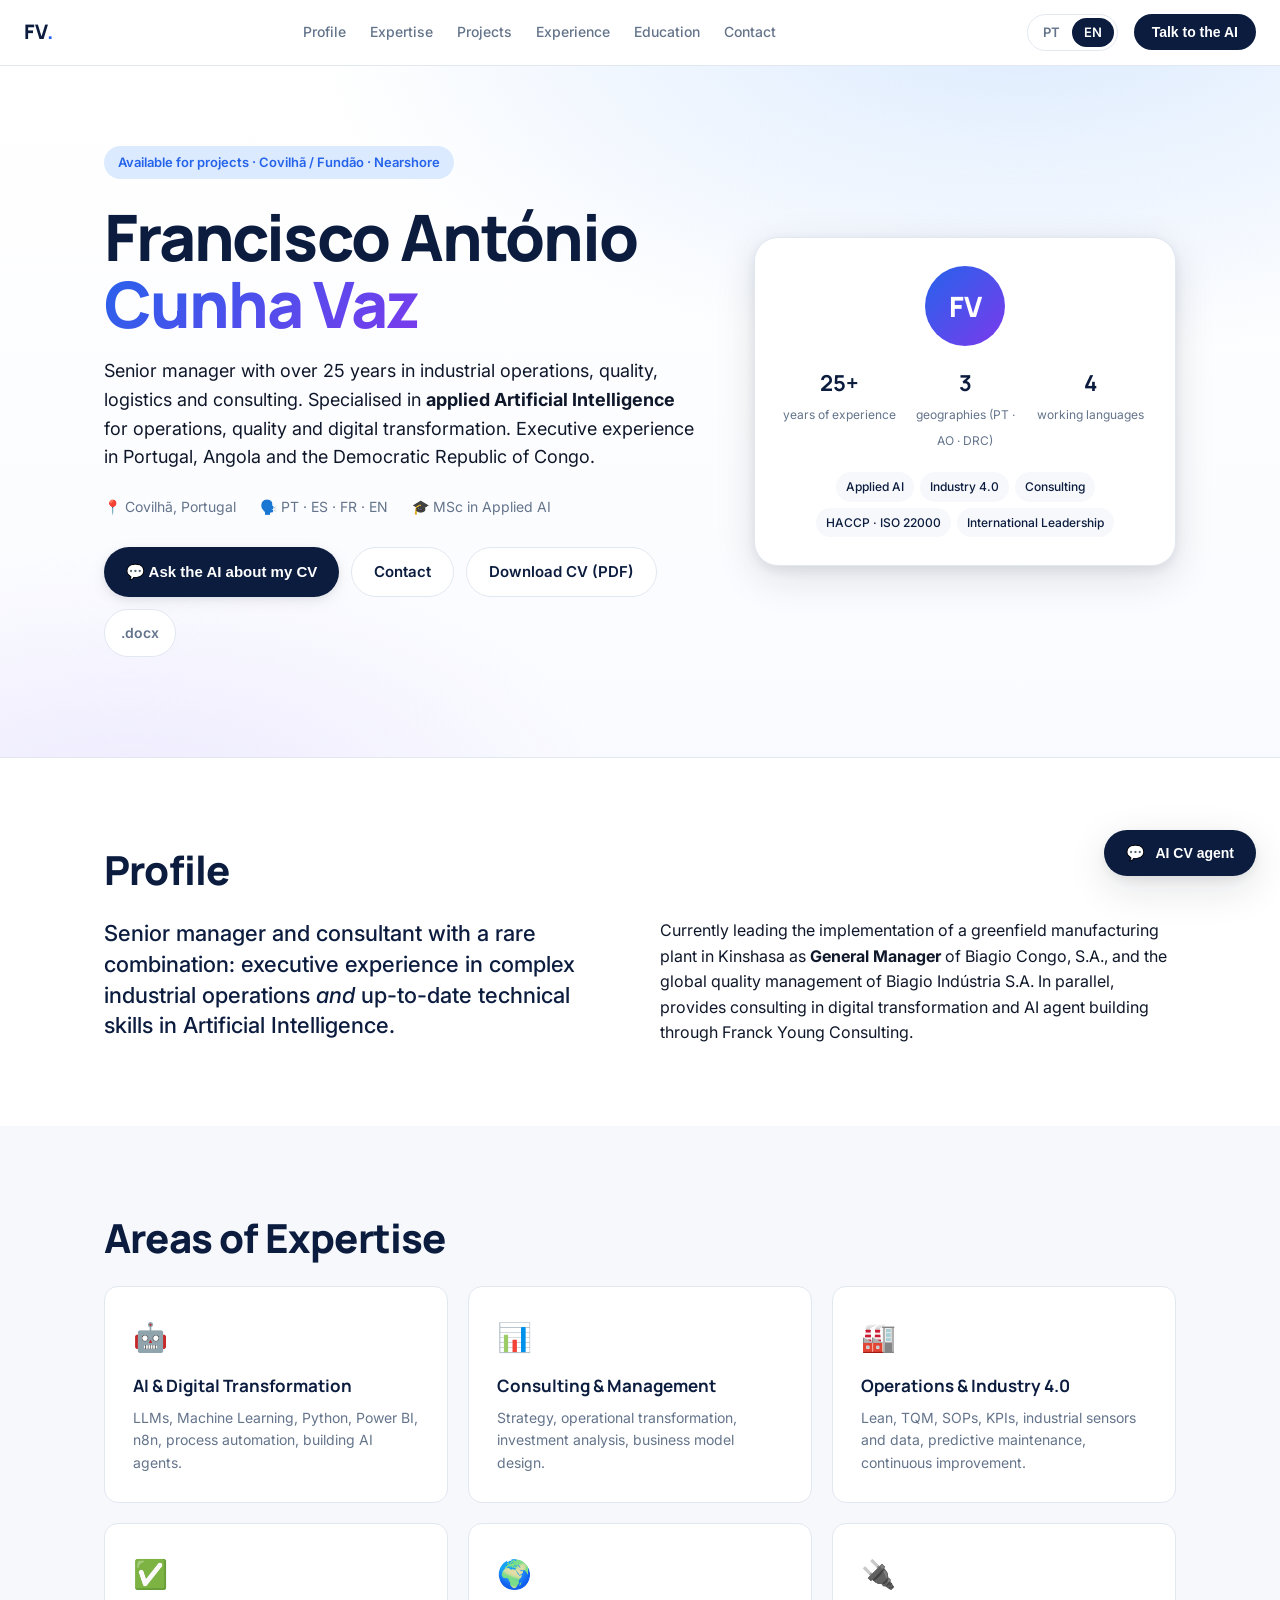
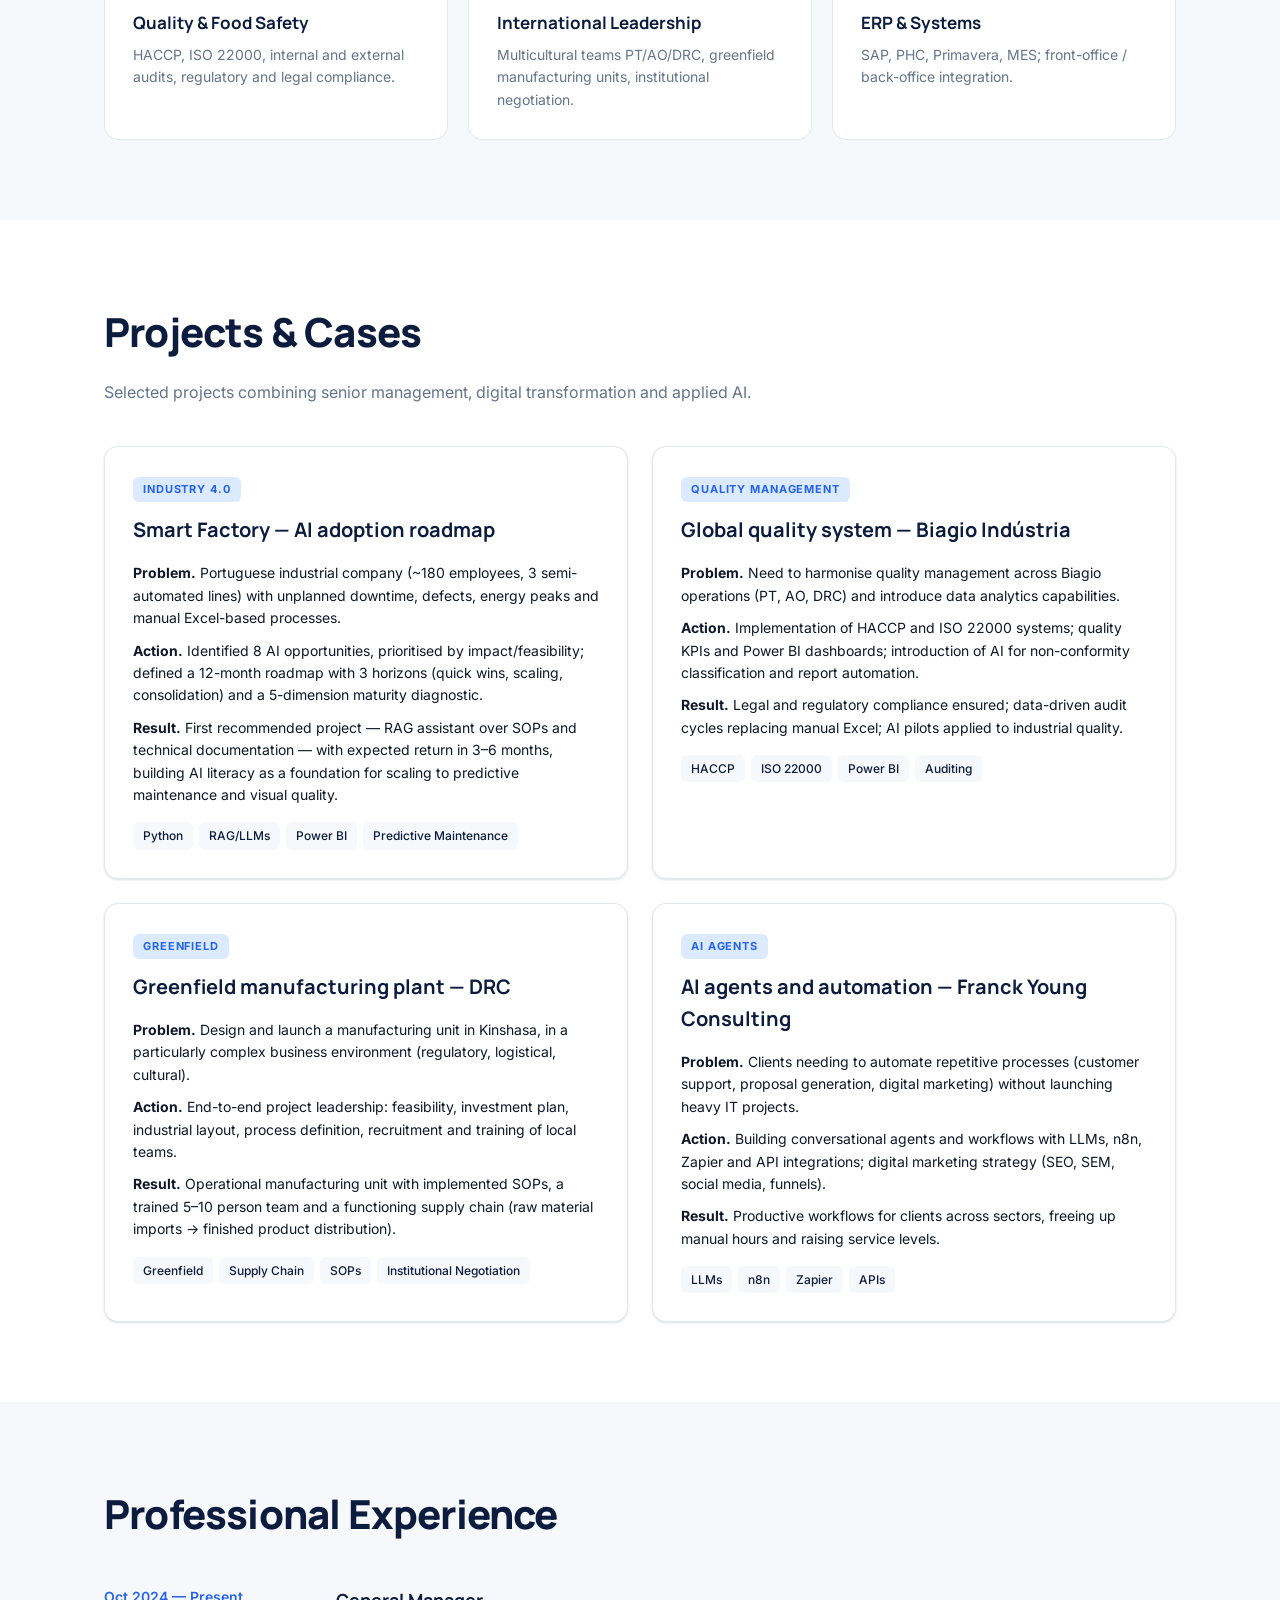
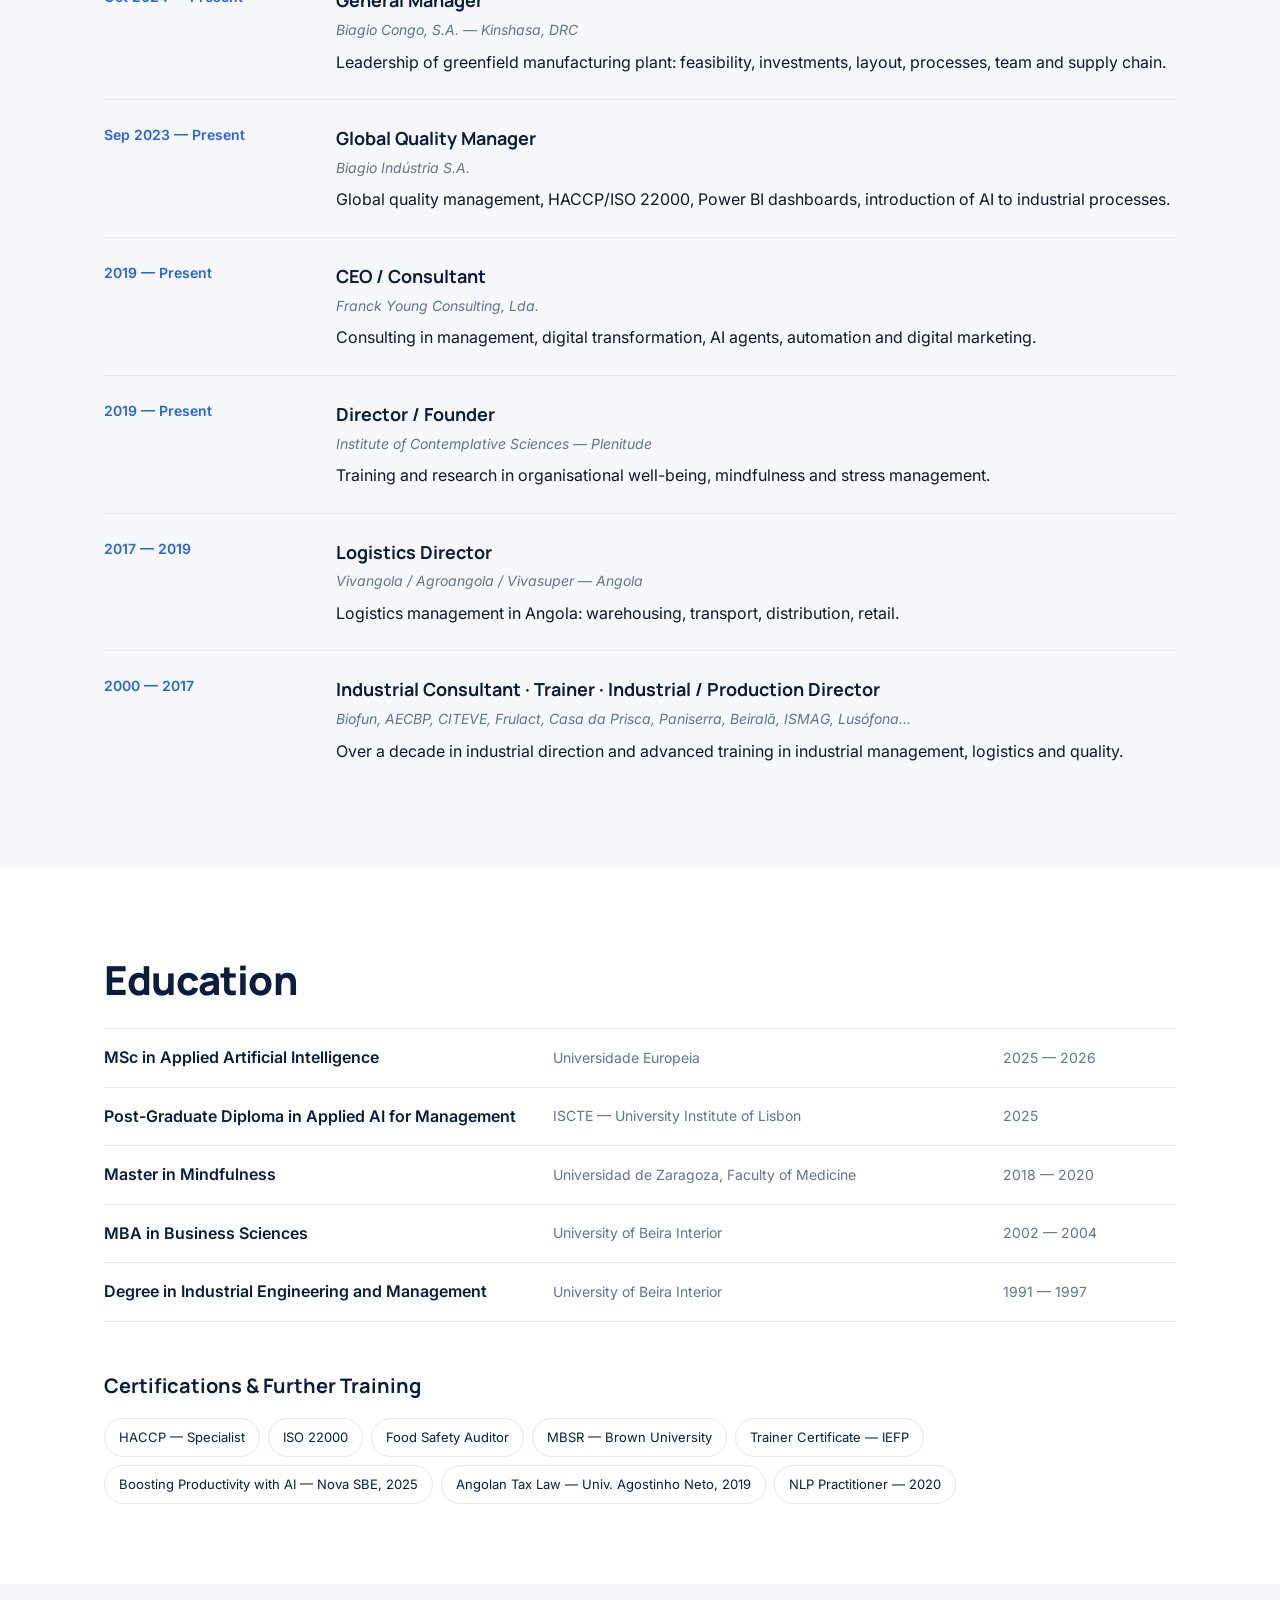
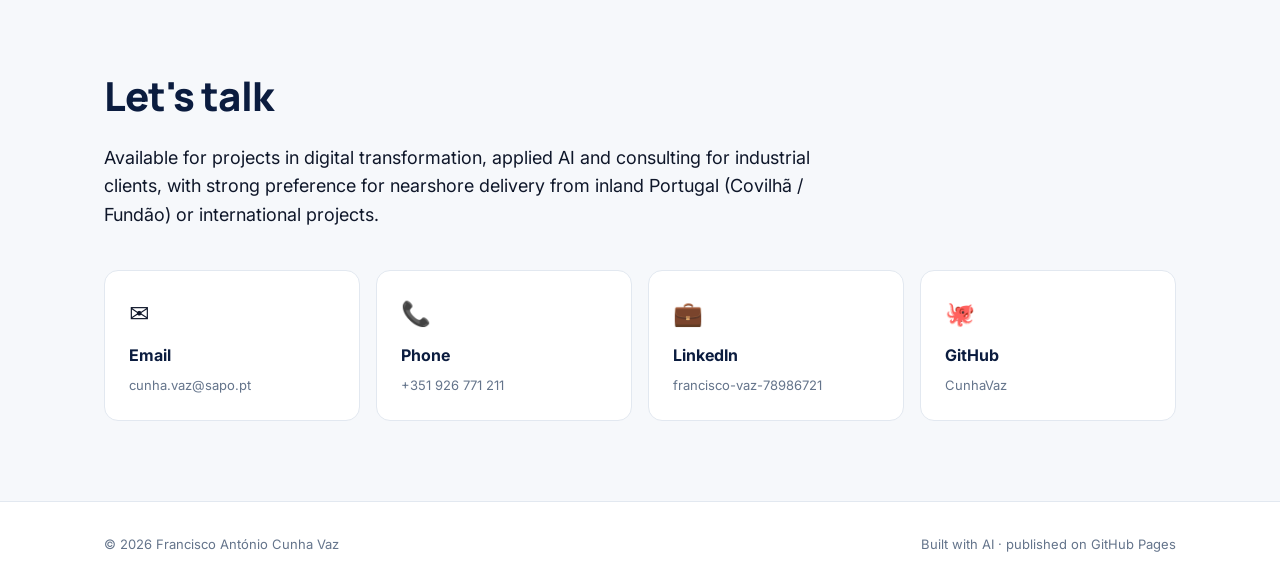
==== en/index.html @ e6ba918a "Adicio projetos académicos, CV em PDF e versão EN" ====
<!DOCTYPE html>
<html lang="en">
<head>
  <meta charset="UTF-8" />
  <meta name="viewport" content="width=device-width, initial-scale=1.0" />
  <title>Francisco Vaz — Senior Manager · AI & Digital Transformation</title>
  <meta name="description" content="Francisco António Cunha Vaz — Senior manager with 25+ years in operations, quality and consulting, specialised in applied Artificial Intelligence." />
  <meta property="og:title" content="Francisco Vaz — Senior Manager · AI & Digital Transformation" />
  <meta property="og:description" content="25+ years in industrial operations, quality and consulting. MSc in Applied AI. Available for digital transformation and Industry 4.0 projects." />
  <meta property="og:type" content="website" />
  <link rel="preconnect" href="https://fonts.googleapis.com" />
  <link rel="preconnect" href="https://fonts.gstatic.com" crossorigin />
  <link href="https://fonts.googleapis.com/css2?family=Inter:wght@400;500;600;700;800&family=Manrope:wght@600;700;800&display=swap" rel="stylesheet" />
  <link rel="stylesheet" href="../assets/style.css" />
</head>
<body>

  <!-- NAV -->
  <nav class="nav">
    <a href="#top" class="logo">FV<span>.</span></a>
    <div class="nav-links">
      <a href="#profile">Profile</a>
      <a href="#expertise">Expertise</a>
      <a href="#projects">Projects</a>
      <a href="#experience">Experience</a>
      <a href="#education">Education</a>
      <a href="#contact">Contact</a>
    </div>
    <div class="nav-right">
      <div class="lang-switch" aria-label="Switch language">
        <a href="../index.html">PT</a>
        <a href="index.html" class="active" aria-current="page">EN</a>
      </div>
      <button class="nav-cta" data-open-chat>Talk to the AI</button>
    </div>
  </nav>

  <!-- HERO -->
  <header id="top" class="hero">
    <div class="hero-inner">
      <div class="hero-left">
        <div class="eyebrow">Available for projects · Covilhã / Fundão · Nearshore</div>
        <h1>Francisco António <br/><span class="grad">Cunha Vaz</span></h1>
        <p class="lede">
          Senior manager with over 25 years in industrial operations, quality,
          logistics and consulting. Specialised in <strong>applied Artificial Intelligence</strong>
          for operations, quality and digital transformation. Executive experience
          in Portugal, Angola and the Democratic Republic of Congo.
        </p>
        <div class="hero-meta">
          <span>📍 Covilhã, Portugal</span>
          <span>🗣️ PT · ES · FR · EN</span>
          <span>🎓 MSc in Applied AI</span>
        </div>
        <div class="hero-cta">
          <button class="btn primary" data-open-chat>💬 Ask the AI about my CV</button>
          <a class="btn ghost" href="#contact">Contact</a>
          <a class="btn ghost" href="../CV_Francisco_Vaz.pdf" target="_blank" rel="noopener">Download CV (PDF)</a>
          <a class="btn ghost subtle" href="../CV_Francisco_Vaz.docx">.docx</a>
        </div>
      </div>
      <div class="hero-right">
        <div class="profile-card">
          <div class="profile-avatar">FV</div>
          <div class="profile-stats">
            <div><strong>25+</strong><span>years of experience</span></div>
            <div><strong>3</strong><span>geographies (PT · AO · DRC)</span></div>
            <div><strong>4</strong><span>working languages</span></div>
          </div>
          <div class="profile-tags">
            <span>Applied AI</span><span>Industry 4.0</span><span>Consulting</span>
            <span>HACCP · ISO 22000</span><span>International Leadership</span>
          </div>
        </div>
      </div>
    </div>
  </header>

  <!-- PROFILE -->
  <section id="profile" class="section">
    <div class="container">
      <h2>Profile</h2>
      <div class="grid-2">
        <p class="lead">
          Senior manager and consultant with a rare combination: executive experience
          in complex industrial operations <em>and</em> up-to-date technical skills
          in Artificial Intelligence.
        </p>
        <p>
          Currently leading the implementation of a greenfield manufacturing plant in
          Kinshasa as <strong>General Manager</strong> of Biagio Congo, S.A., and the
          global quality management of Biagio Indústria S.A. In parallel, provides
          consulting in digital transformation and AI agent building through Franck
          Young Consulting.
        </p>
      </div>
    </div>
  </section>

  <!-- EXPERTISE -->
  <section id="expertise" class="section alt">
    <div class="container">
      <h2>Areas of Expertise</h2>
      <div class="cards-grid">
        <div class="card"><div class="card-icon">🤖</div><h3>AI &amp; Digital Transformation</h3><p>LLMs, Machine Learning, Python, Power BI, n8n, process automation, building AI agents.</p></div>
        <div class="card"><div class="card-icon">📊</div><h3>Consulting &amp; Management</h3><p>Strategy, operational transformation, investment analysis, business model design.</p></div>
        <div class="card"><div class="card-icon">🏭</div><h3>Operations &amp; Industry 4.0</h3><p>Lean, TQM, SOPs, KPIs, industrial sensors and data, predictive maintenance, continuous improvement.</p></div>
        <div class="card"><div class="card-icon">✅</div><h3>Quality &amp; Food Safety</h3><p>HACCP, ISO 22000, internal and external audits, regulatory and legal compliance.</p></div>
        <div class="card"><div class="card-icon">🌍</div><h3>International Leadership</h3><p>Multicultural teams PT/AO/DRC, greenfield manufacturing units, institutional negotiation.</p></div>
        <div class="card"><div class="card-icon">🔌</div><h3>ERP &amp; Systems</h3><p>SAP, PHC, Primavera, MES; front-office / back-office integration.</p></div>
      </div>
    </div>
  </section>

  <!-- PROJECTS -->
  <section id="projects" class="section">
    <div class="container">
      <h2>Projects &amp; Cases</h2>
      <p class="section-sub">Selected projects combining senior management, digital transformation and applied AI.</p>
      <div class="cases">

        <article class="case">
          <header><span class="case-tag">Industry 4.0</span><h3>Smart Factory — AI adoption roadmap</h3></header>
          <p><strong>Problem.</strong> Portuguese industrial company (~180 employees, 3 semi-automated lines) with unplanned downtime, defects, energy peaks and manual Excel-based processes.</p>
          <p><strong>Action.</strong> Identified 8 AI opportunities, prioritised by impact/feasibility; defined a 12-month roadmap with 3 horizons (quick wins, scaling, consolidation) and a 5-dimension maturity diagnostic.</p>
          <p><strong>Result.</strong> First recommended project — RAG assistant over SOPs and technical documentation — with expected return in 3–6 months, building AI literacy as a foundation for scaling to predictive maintenance and visual quality.</p>
          <div class="case-stack"><span>Python</span><span>RAG/LLMs</span><span>Power BI</span><span>Predictive Maintenance</span></div>
        </article>

        <article class="case">
          <header><span class="case-tag">Quality Management</span><h3>Global quality system — Biagio Indústria</h3></header>
          <p><strong>Problem.</strong> Need to harmonise quality management across Biagio operations (PT, AO, DRC) and introduce data analytics capabilities.</p>
          <p><strong>Action.</strong> Implementation of HACCP and ISO 22000 systems; quality KPIs and Power BI dashboards; introduction of AI for non-conformity classification and report automation.</p>
          <p><strong>Result.</strong> Legal and regulatory compliance ensured; data-driven audit cycles replacing manual Excel; AI pilots applied to industrial quality.</p>
          <div class="case-stack"><span>HACCP</span><span>ISO 22000</span><span>Power BI</span><span>Auditing</span></div>
        </article>

        <article class="case">
          <header><span class="case-tag">Greenfield</span><h3>Greenfield manufacturing plant — DRC</h3></header>
          <p><strong>Problem.</strong> Design and launch a manufacturing unit in Kinshasa, in a particularly complex business environment (regulatory, logistical, cultural).</p>
          <p><strong>Action.</strong> End-to-end project leadership: feasibility, investment plan, industrial layout, process definition, recruitment and training of local teams.</p>
          <p><strong>Result.</strong> Operational manufacturing unit with implemented SOPs, a trained 5–10 person team and a functioning supply chain (raw material imports → finished product distribution).</p>
          <div class="case-stack"><span>Greenfield</span><span>Supply Chain</span><span>SOPs</span><span>Institutional Negotiation</span></div>
        </article>

        <article class="case">
          <header><span class="case-tag">AI Agents</span><h3>AI agents and automation — Franck Young Consulting</h3></header>
          <p><strong>Problem.</strong> Clients needing to automate repetitive processes (customer support, proposal generation, digital marketing) without launching heavy IT projects.</p>
          <p><strong>Action.</strong> Building conversational agents and workflows with LLMs, n8n, Zapier and API integrations; digital marketing strategy (SEO, SEM, social media, funnels).</p>
          <p><strong>Result.</strong> Productive workflows for clients across sectors, freeing up manual hours and raising service levels.</p>
          <div class="case-stack"><span>LLMs</span><span>n8n</span><span>Zapier</span><span>APIs</span></div>
        </article>

      </div>
    </div>
  </section>

  <!-- EXPERIENCE -->
  <section id="experience" class="section alt">
    <div class="container">
      <h2>Professional Experience</h2>
      <div class="timeline">
        <div class="t-item"><div class="t-date">Oct 2024 — Present</div><div class="t-body"><h3>General Manager</h3><div class="t-org">Biagio Congo, S.A. — Kinshasa, DRC</div><p>Leadership of greenfield manufacturing plant: feasibility, investments, layout, processes, team and supply chain.</p></div></div>
        <div class="t-item"><div class="t-date">Sep 2023 — Present</div><div class="t-body"><h3>Global Quality Manager</h3><div class="t-org">Biagio Indústria S.A.</div><p>Global quality management, HACCP/ISO 22000, Power BI dashboards, introduction of AI to industrial processes.</p></div></div>
        <div class="t-item"><div class="t-date">2019 — Present</div><div class="t-body"><h3>CEO / Consultant</h3><div class="t-org">Franck Young Consulting, Lda.</div><p>Consulting in management, digital transformation, AI agents, automation and digital marketing.</p></div></div>
        <div class="t-item"><div class="t-date">2019 — Present</div><div class="t-body"><h3>Director / Founder</h3><div class="t-org">Institute of Contemplative Sciences — Plenitude</div><p>Training and research in organisational well-being, mindfulness and stress management.</p></div></div>
        <div class="t-item"><div class="t-date">2017 — 2019</div><div class="t-body"><h3>Logistics Director</h3><div class="t-org">Vivangola / Agroangola / Vivasuper — Angola</div><p>Logistics management in Angola: warehousing, transport, distribution, retail.</p></div></div>
        <div class="t-item"><div class="t-date">2000 — 2017</div><div class="t-body"><h3>Industrial Consultant · Trainer · Industrial / Production Director</h3><div class="t-org">Biofun, AECBP, CITEVE, Frulact, Casa da Prisca, Paniserra, Beiralã, ISMAG, Lusófona…</div><p>Over a decade in industrial direction and advanced training in industrial management, logistics and quality.</p></div></div>
      </div>
    </div>
  </section>

  <!-- EDUCATION -->
  <section id="education" class="section">
    <div class="container">
      <h2>Education</h2>
      <div class="edu">
        <div class="edu-row"><strong>MSc in Applied Artificial Intelligence</strong><span>Universidade Europeia</span><span>2025 — 2026</span></div>
        <div class="edu-row"><strong>Post-Graduate Diploma in Applied AI for Management</strong><span>ISCTE — University Institute of Lisbon</span><span>2025</span></div>
        <div class="edu-row"><strong>Master in Mindfulness</strong><span>Universidad de Zaragoza, Faculty of Medicine</span><span>2018 — 2020</span></div>
        <div class="edu-row"><strong>MBA in Business Sciences</strong><span>University of Beira Interior</span><span>2002 — 2004</span></div>
        <div class="edu-row"><strong>Degree in Industrial Engineering and Management</strong><span>University of Beira Interior</span><span>1991 — 1997</span></div>
      </div>

      <h3 class="sub-h">Certifications &amp; Further Training</h3>
      <div class="chips">
        <span>HACCP — Specialist</span>
        <span>ISO 22000</span>
        <span>Food Safety Auditor</span>
        <span>MBSR — Brown University</span>
        <span>Trainer Certificate — IEFP</span>
        <span>Boosting Productivity with AI — Nova SBE, 2025</span>
        <span>Angolan Tax Law — Univ. Agostinho Neto, 2019</span>
        <span>NLP Practitioner — 2020</span>
      </div>
    </div>
  </section>

  <!-- CONTACT -->
  <section id="contact" class="section alt">
    <div class="container contact">
      <h2>Let's talk</h2>
      <p class="lead">
        Available for projects in digital transformation, applied AI and consulting
        for industrial clients, with strong preference for nearshore delivery from
        inland Portugal (Covilhã / Fundão) or international projects.
      </p>
      <div class="contact-grid">
        <a class="contact-card" href="mailto:cunha.vaz@sapo.pt"><span>✉️</span><strong>Email</strong><span>cunha.vaz@sapo.pt</span></a>
        <a class="contact-card" href="tel:+351926771211"><span>📞</span><strong>Phone</strong><span>+351 926 771 211</span></a>
        <a class="contact-card" href="https://www.linkedin.com/in/francisco-vaz-78986721" target="_blank" rel="noopener"><span>💼</span><strong>LinkedIn</strong><span>francisco-vaz-78986721</span></a>
        <a class="contact-card" href="https://github.com/CunhaVaz" target="_blank" rel="noopener"><span>🐙</span><strong>GitHub</strong><span>CunhaVaz</span></a>
      </div>
    </div>
  </section>

  <footer class="footer">
    <div class="container">
      <span>© 2026 Francisco António Cunha Vaz</span>
      <span>Built with AI · published on GitHub Pages</span>
    </div>
  </footer>

  <!-- CHAT WIDGET -->
  <button class="chat-fab" id="chatFab" aria-label="Open AI CV agent">💬<span>AI CV agent</span></button>

  <div class="chat-panel" id="chatPanel" aria-hidden="true">
    <div class="chat-header">
      <div>
        <strong>AI CV agent</strong>
        <small id="chatMode">Mode: local search</small>
      </div>
      <button class="chat-close" id="chatClose" aria-label="Close">×</button>
    </div>
    <div class="chat-body" id="chatBody">
      <div class="msg bot">
        Hi 👋 I'm the AI agent for Francisco's CV. Ask me about:
        <div class="quick">
          <button data-q="What is his experience with AI applied to industry?">AI applied to industry</button>
          <button data-q="What projects has he led in Angola and DRC?">Africa (AO/DRC)</button>
          <button data-q="What is his academic background?">Education</button>
          <button data-q="What technical tools does he master?">Technical tools</button>
          <button data-q="What kinds of project can he contribute to?">Types of project</button>
        </div>
      </div>
    </div>
    <form class="chat-input" id="chatForm">
      <input type="text" id="chatText" placeholder="Ask about the CV…" autocomplete="off" />
      <button type="submit" aria-label="Send">↵</button>
    </form>
  </div>

  <script src="assets/cv-data.js"></script>
  <script src="../assets/app.js"></script>
</body>
</html>
---- assets/style.css ----
/* === reset === */
* { box-sizing: border-box; margin: 0; padding: 0; }
html { scroll-behavior: smooth; }
body {
  font-family: 'Inter', system-ui, -apple-system, sans-serif;
  color: #0f172a;
  background: #ffffff;
  line-height: 1.6;
  -webkit-font-smoothing: antialiased;
}
a { color: inherit; text-decoration: none; }
img { max-width: 100%; display: block; }

:root {
  --navy: #0b1c3f;
  --navy-2: #1e3a8a;
  --blue: #2563eb;
  --blue-light: #dbeafe;
  --bg-alt: #f6f8fb;
  --text: #0f172a;
  --muted: #64748b;
  --border: #e2e8f0;
  --grad: linear-gradient(135deg, #2563eb 0%, #7c3aed 100%);
  --radius: 14px;
  --shadow-sm: 0 1px 2px rgba(15,23,42,.06), 0 1px 3px rgba(15,23,42,.08);
  --shadow-md: 0 4px 16px rgba(15,23,42,.08), 0 2px 6px rgba(15,23,42,.05);
  --shadow-lg: 0 12px 40px rgba(15,23,42,.12), 0 4px 12px rgba(15,23,42,.08);
}

.container { max-width: 1120px; margin: 0 auto; padding: 0 24px; }

/* === nav === */
.nav {
  position: sticky; top: 0; z-index: 50;
  background: rgba(255,255,255,.92);
  backdrop-filter: saturate(180%) blur(10px);
  border-bottom: 1px solid var(--border);
  display: flex; align-items: center; justify-content: space-between;
  padding: 14px 24px;
  max-width: 1280px; margin: 0 auto;
}
.logo { font-family: 'Manrope', sans-serif; font-weight: 800; font-size: 20px; color: var(--navy); }
.logo span { color: var(--blue); }
.nav-links { display: flex; gap: 24px; }
.nav-links a { font-size: 14px; font-weight: 500; color: var(--muted); transition: color .15s; }
.nav-links a:hover { color: var(--navy); }
.nav-cta {
  background: var(--navy); color: white; border: 0; padding: 10px 18px;
  border-radius: 999px; font-weight: 600; font-size: 14px; cursor: pointer;
  transition: transform .15s, background .15s;
}
.nav-cta:hover { background: var(--blue); transform: translateY(-1px); }
.nav-right { display: flex; align-items: center; gap: 16px; }
.lang-switch { display: inline-flex; border: 1px solid var(--border); border-radius: 999px; padding: 3px; background: #fff; }
.lang-switch a { font-size: 13px; font-weight: 600; color: var(--muted); padding: 4px 12px; border-radius: 999px; transition: all .15s; }
.lang-switch a.active { background: var(--navy); color: #fff; }
.lang-switch a:not(.active):hover { color: var(--navy); }
@media (max-width: 800px) { .nav-links { display: none; } .lang-switch { display: inline-flex; } }

/* === hero === */
.hero {
  background:
    radial-gradient(1200px 600px at 80% -10%, #dbeafe 0%, transparent 60%),
    radial-gradient(900px 500px at 10% 110%, #ede9fe 0%, transparent 55%),
    linear-gradient(180deg, #fff 0%, #fafbff 100%);
  padding: 80px 0 100px;
  border-bottom: 1px solid var(--border);
}
.hero-inner { max-width: 1120px; margin: 0 auto; padding: 0 24px; display: grid; grid-template-columns: 1.4fr 1fr; gap: 60px; align-items: center; }
@media (max-width: 900px) { .hero-inner { grid-template-columns: 1fr; gap: 40px; } }

.eyebrow {
  display: inline-block; font-size: 13px; font-weight: 600; color: var(--blue);
  background: var(--blue-light); padding: 6px 14px; border-radius: 999px; margin-bottom: 24px;
}
.hero h1 {
  font-family: 'Manrope', sans-serif; font-weight: 800;
  font-size: clamp(40px, 6vw, 64px); line-height: 1.05; letter-spacing: -.03em;
  color: var(--navy); margin-bottom: 20px;
}
.grad { background: var(--grad); -webkit-background-clip: text; background-clip: text; color: transparent; }
.lede { font-size: 18px; color: var(--text); max-width: 600px; margin-bottom: 24px; }
.hero-meta { display: flex; flex-wrap: wrap; gap: 16px 24px; font-size: 14px; color: var(--muted); margin-bottom: 28px; }
.hero-cta { display: flex; flex-wrap: wrap; gap: 12px; }

.btn { display: inline-block; padding: 12px 22px; border-radius: 999px; font-weight: 600; font-size: 15px; cursor: pointer; transition: all .2s; border: 0; }
.btn.primary { background: var(--navy); color: #fff; box-shadow: var(--shadow-md); }
.btn.primary:hover { background: var(--blue); transform: translateY(-2px); box-shadow: var(--shadow-lg); }
.btn.ghost { background: #fff; color: var(--navy); border: 1px solid var(--border); }
.btn.ghost:hover { border-color: var(--navy); background: var(--bg-alt); }
.btn.ghost.subtle { padding: 12px 16px; font-size: 14px; color: var(--muted); }
.btn.ghost.subtle:hover { color: var(--navy); }

/* profile card */
.profile-card {
  background: white; border-radius: 24px; padding: 28px;
  box-shadow: var(--shadow-lg); border: 1px solid var(--border);
}
.profile-avatar {
  width: 80px; height: 80px; border-radius: 50%; background: var(--grad);
  color: #fff; display: flex; align-items: center; justify-content: center;
  font-family: 'Manrope', sans-serif; font-weight: 800; font-size: 28px;
  margin: 0 auto 20px;
}
.profile-stats { display: grid; grid-template-columns: repeat(3, 1fr); gap: 12px; text-align: center; margin-bottom: 20px; }
.profile-stats strong { display: block; font-family: 'Manrope', sans-serif; font-size: 22px; color: var(--navy); }
.profile-stats span { font-size: 12px; color: var(--muted); }
.profile-tags { display: flex; flex-wrap: wrap; gap: 6px; justify-content: center; }
.profile-tags span { font-size: 12px; padding: 5px 10px; background: var(--bg-alt); color: var(--navy); border-radius: 999px; font-weight: 500; }

/* === sections === */
.section { padding: 80px 0; }
.section.alt { background: var(--bg-alt); }
.section h2 {
  font-family: 'Manrope', sans-serif; font-weight: 800;
  font-size: clamp(28px, 4vw, 40px); color: var(--navy); margin-bottom: 16px; letter-spacing: -.02em;
}
.section-sub { color: var(--muted); font-size: 16px; margin-bottom: 40px; max-width: 720px; }
.sub-h { font-family: 'Manrope', sans-serif; font-weight: 700; font-size: 20px; color: var(--navy); margin: 48px 0 16px; }

.grid-2 { display: grid; grid-template-columns: 1fr 1fr; gap: 40px; }
.grid-2 .lead { font-size: 22px; font-weight: 500; color: var(--navy); line-height: 1.4; }
@media (max-width: 800px) { .grid-2 { grid-template-columns: 1fr; gap: 16px; } }

/* === cards (áreas) === */
.cards-grid { display: grid; grid-template-columns: repeat(3, 1fr); gap: 20px; }
@media (max-width: 900px) { .cards-grid { grid-template-columns: 1fr 1fr; } }
@media (max-width: 600px) { .cards-grid { grid-template-columns: 1fr; } }
.card {
  background: #fff; padding: 28px; border-radius: var(--radius);
  border: 1px solid var(--border); transition: all .2s;
}
.card:hover { transform: translateY(-4px); box-shadow: var(--shadow-lg); border-color: var(--blue); }
.card-icon { font-size: 28px; margin-bottom: 12px; }
.card h3 { font-family: 'Manrope', sans-serif; font-size: 17px; color: var(--navy); margin-bottom: 8px; }
.card p { font-size: 14px; color: var(--muted); }

/* === cases === */
.cases { display: grid; grid-template-columns: 1fr 1fr; gap: 24px; }
@media (max-width: 800px) { .cases { grid-template-columns: 1fr; } }
.case {
  background: #fff; padding: 28px; border-radius: var(--radius);
  border: 1px solid var(--border); box-shadow: var(--shadow-sm);
}
.case header { margin-bottom: 16px; }
.case-tag {
  display: inline-block; font-size: 11px; font-weight: 700; letter-spacing: .08em;
  text-transform: uppercase; color: var(--blue); background: var(--blue-light);
  padding: 4px 10px; border-radius: 6px; margin-bottom: 12px;
}
.case h3 { font-family: 'Manrope', sans-serif; font-size: 20px; color: var(--navy); margin-bottom: 8px; }
.case p { font-size: 14px; margin-bottom: 10px; }
.case-stack { display: flex; flex-wrap: wrap; gap: 6px; margin-top: 16px; }
.case-stack span { font-size: 12px; background: var(--bg-alt); color: var(--navy); padding: 4px 10px; border-radius: 6px; font-weight: 500; }

/* === timeline === */
.timeline { position: relative; padding-left: 0; }
.t-item { display: grid; grid-template-columns: 200px 1fr; gap: 32px; padding: 24px 0; border-bottom: 1px solid var(--border); }
.t-item:last-child { border-bottom: 0; }
@media (max-width: 700px) { .t-item { grid-template-columns: 1fr; gap: 8px; } }
.t-date { font-weight: 600; color: var(--blue); font-size: 14px; }
.t-body h3 { font-family: 'Manrope', sans-serif; font-size: 18px; color: var(--navy); margin-bottom: 4px; }
.t-org { font-size: 14px; font-style: italic; color: var(--muted); margin-bottom: 8px; }

/* === edu === */
.edu { display: grid; gap: 0; border-top: 1px solid var(--border); }
.edu-row {
  display: grid; grid-template-columns: 1.5fr 1.5fr .6fr; gap: 16px;
  padding: 16px 0; border-bottom: 1px solid var(--border); align-items: center;
}
@media (max-width: 700px) { .edu-row { grid-template-columns: 1fr; gap: 4px; } }
.edu-row strong { color: var(--navy); font-weight: 600; }
.edu-row span { color: var(--muted); font-size: 14px; }

.chips { display: flex; flex-wrap: wrap; gap: 8px; }
.chips span {
  font-size: 13px; padding: 8px 14px; background: #fff;
  border: 1px solid var(--border); border-radius: 999px; color: var(--navy);
}

/* === contacto === */
.contact .lead { font-size: 18px; color: var(--text); max-width: 720px; margin-bottom: 40px; }
.contact-grid { display: grid; grid-template-columns: repeat(4, 1fr); gap: 16px; }
@media (max-width: 800px) { .contact-grid { grid-template-columns: 1fr 1fr; } }
@media (max-width: 500px) { .contact-grid { grid-template-columns: 1fr; } }
.contact-card {
  background: #fff; padding: 24px; border-radius: var(--radius);
  border: 1px solid var(--border); display: flex; flex-direction: column; gap: 6px;
  transition: all .2s; text-align: left;
}
.contact-card:hover { transform: translateY(-3px); box-shadow: var(--shadow-md); border-color: var(--blue); }
.contact-card > span:first-child { font-size: 24px; margin-bottom: 4px; }
.contact-card strong { color: var(--navy); font-weight: 700; }
.contact-card span:last-child { color: var(--muted); font-size: 13px; }

/* === footer === */
.footer { padding: 32px 0; border-top: 1px solid var(--border); background: #fff; }
.footer .container { display: flex; justify-content: space-between; flex-wrap: wrap; gap: 12px; font-size: 13px; color: var(--muted); }

/* === chat === */
.chat-fab {
  position: fixed; bottom: 24px; right: 24px; z-index: 100;
  background: var(--navy); color: #fff; border: 0;
  padding: 14px 22px; border-radius: 999px; font-size: 15px; font-weight: 600;
  cursor: pointer; box-shadow: var(--shadow-lg); display: flex; align-items: center; gap: 10px;
  transition: all .2s;
}
.chat-fab:hover { background: var(--blue); transform: translateY(-2px); }
.chat-fab span { font-size: 14px; }
@media (max-width: 600px) { .chat-fab span { display: none; } }

.chat-panel {
  position: fixed; bottom: 100px; right: 24px; z-index: 100;
  width: 380px; max-width: calc(100vw - 32px); height: 560px; max-height: calc(100vh - 140px);
  background: #fff; border-radius: 20px; box-shadow: var(--shadow-lg);
  display: none; flex-direction: column; overflow: hidden;
  border: 1px solid var(--border);
}
.chat-panel.open { display: flex; }
.chat-header {
  background: var(--navy); color: #fff; padding: 16px 20px;
  display: flex; justify-content: space-between; align-items: center;
}
.chat-header strong { display: block; font-family: 'Manrope', sans-serif; font-size: 15px; }
.chat-header small { font-size: 11px; opacity: .7; }
.chat-close { background: transparent; border: 0; color: #fff; font-size: 24px; cursor: pointer; line-height: 1; padding: 0; }
.chat-body { flex: 1; overflow-y: auto; padding: 20px; display: flex; flex-direction: column; gap: 12px; background: var(--bg-alt); }
.msg { padding: 12px 16px; border-radius: 14px; font-size: 14px; max-width: 90%; line-height: 1.45; }
.msg.bot { background: #fff; border: 1px solid var(--border); align-self: flex-start; }
.msg.user { background: var(--navy); color: #fff; align-self: flex-end; }
.msg strong { color: var(--blue); }
.msg.bot strong { color: var(--navy); }
.quick { display: flex; flex-wrap: wrap; gap: 6px; margin-top: 10px; }
.quick button {
  font-size: 12px; padding: 6px 12px; background: var(--blue-light); color: var(--blue);
  border: 0; border-radius: 999px; cursor: pointer; font-weight: 500;
}
.quick button:hover { background: var(--blue); color: #fff; }
.chat-input {
  display: flex; padding: 12px; background: #fff; border-top: 1px solid var(--border); gap: 8px;
}
.chat-input input {
  flex: 1; border: 1px solid var(--border); border-radius: 999px;
  padding: 10px 16px; font-size: 14px; font-family: inherit; outline: none;
}
.chat-input input:focus { border-color: var(--blue); }
.chat-input button {
  background: var(--navy); color: #fff; border: 0; width: 40px; height: 40px;
  border-radius: 50%; cursor: pointer; font-size: 16px;
}
.chat-input button:hover { background: var(--blue); }
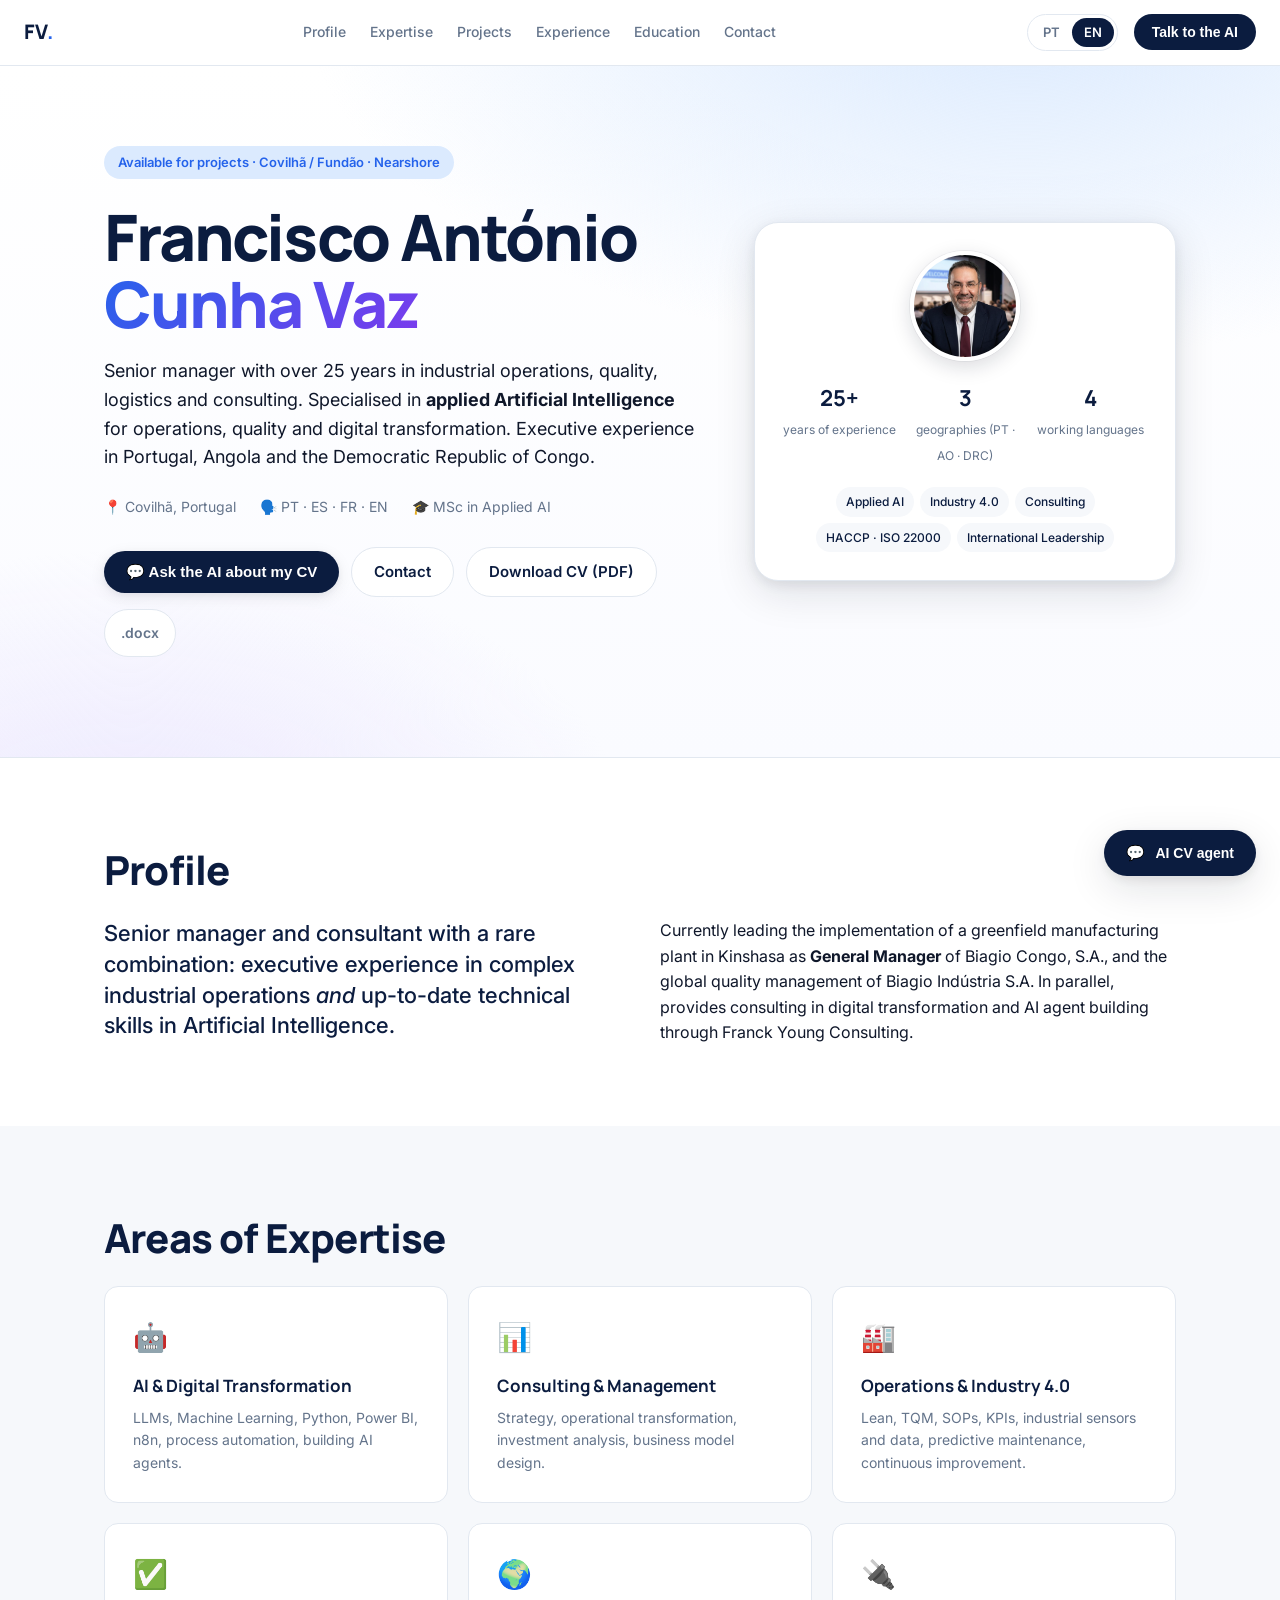
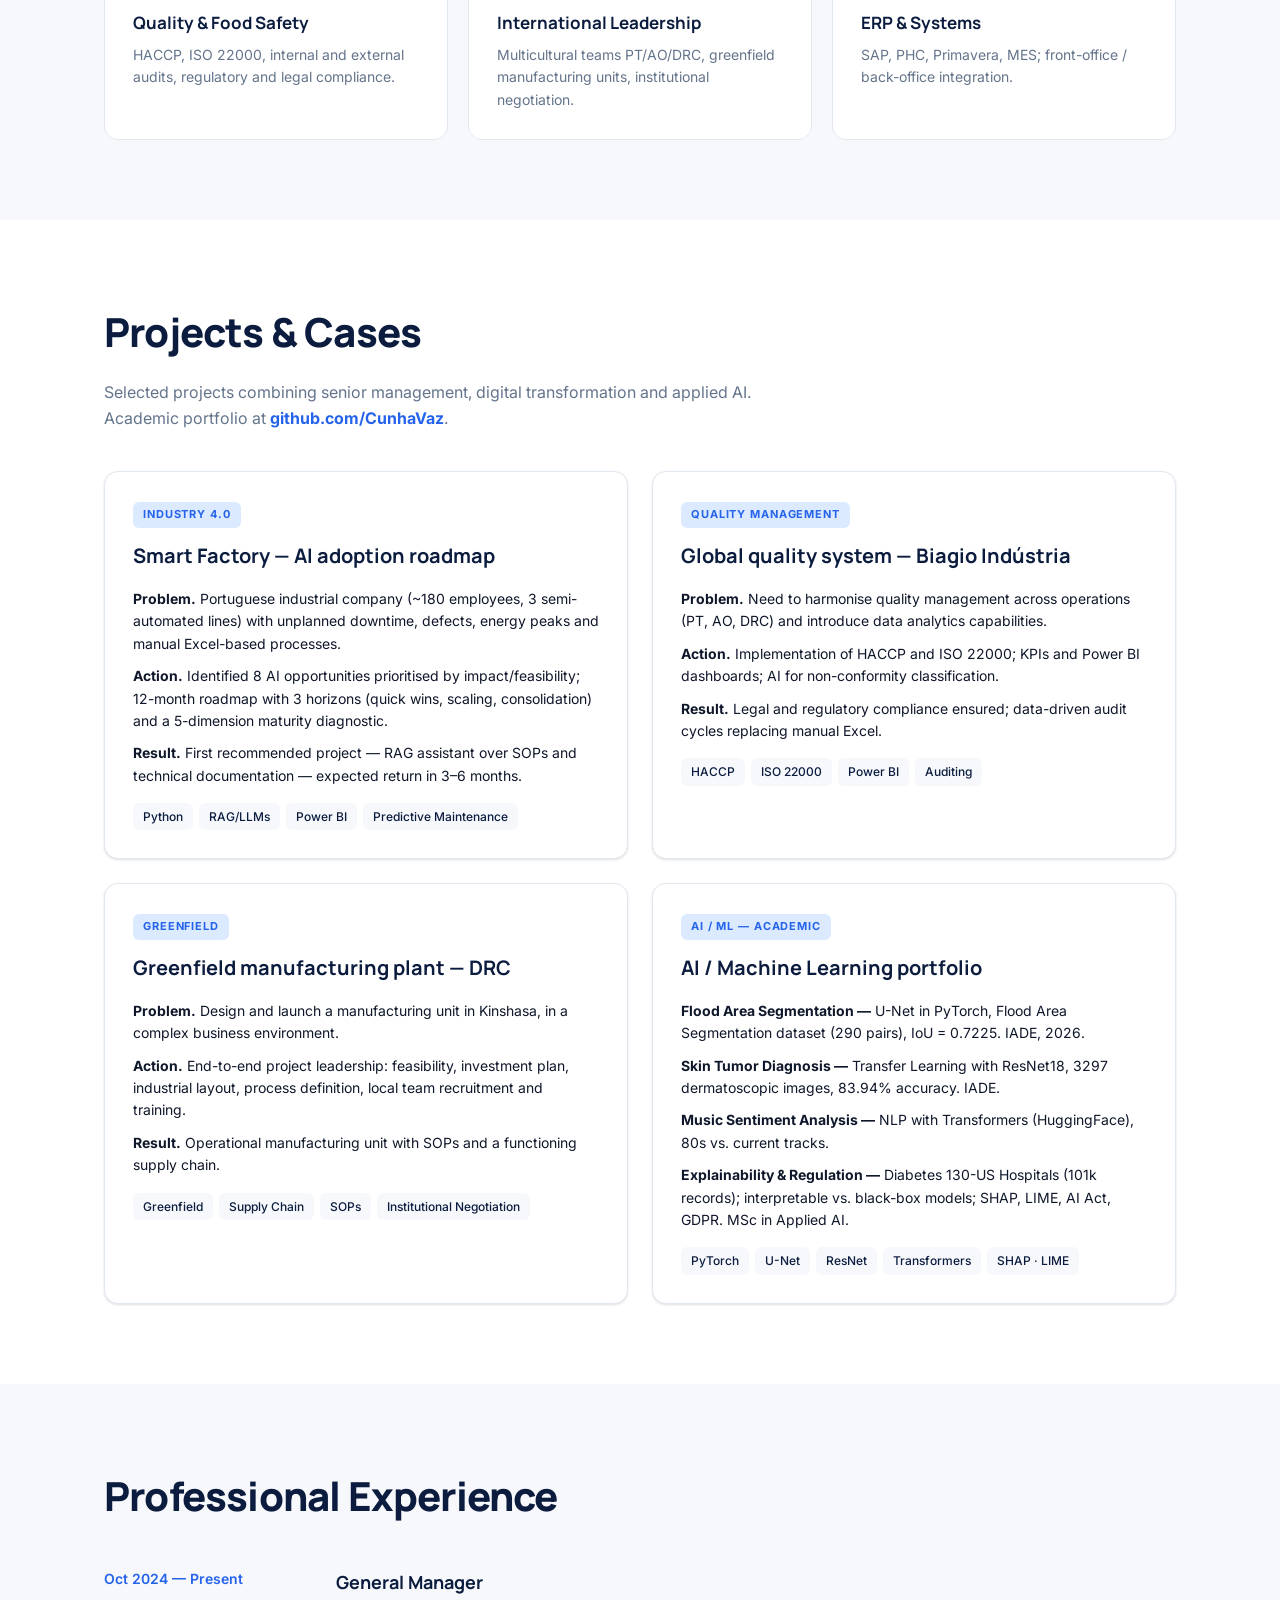
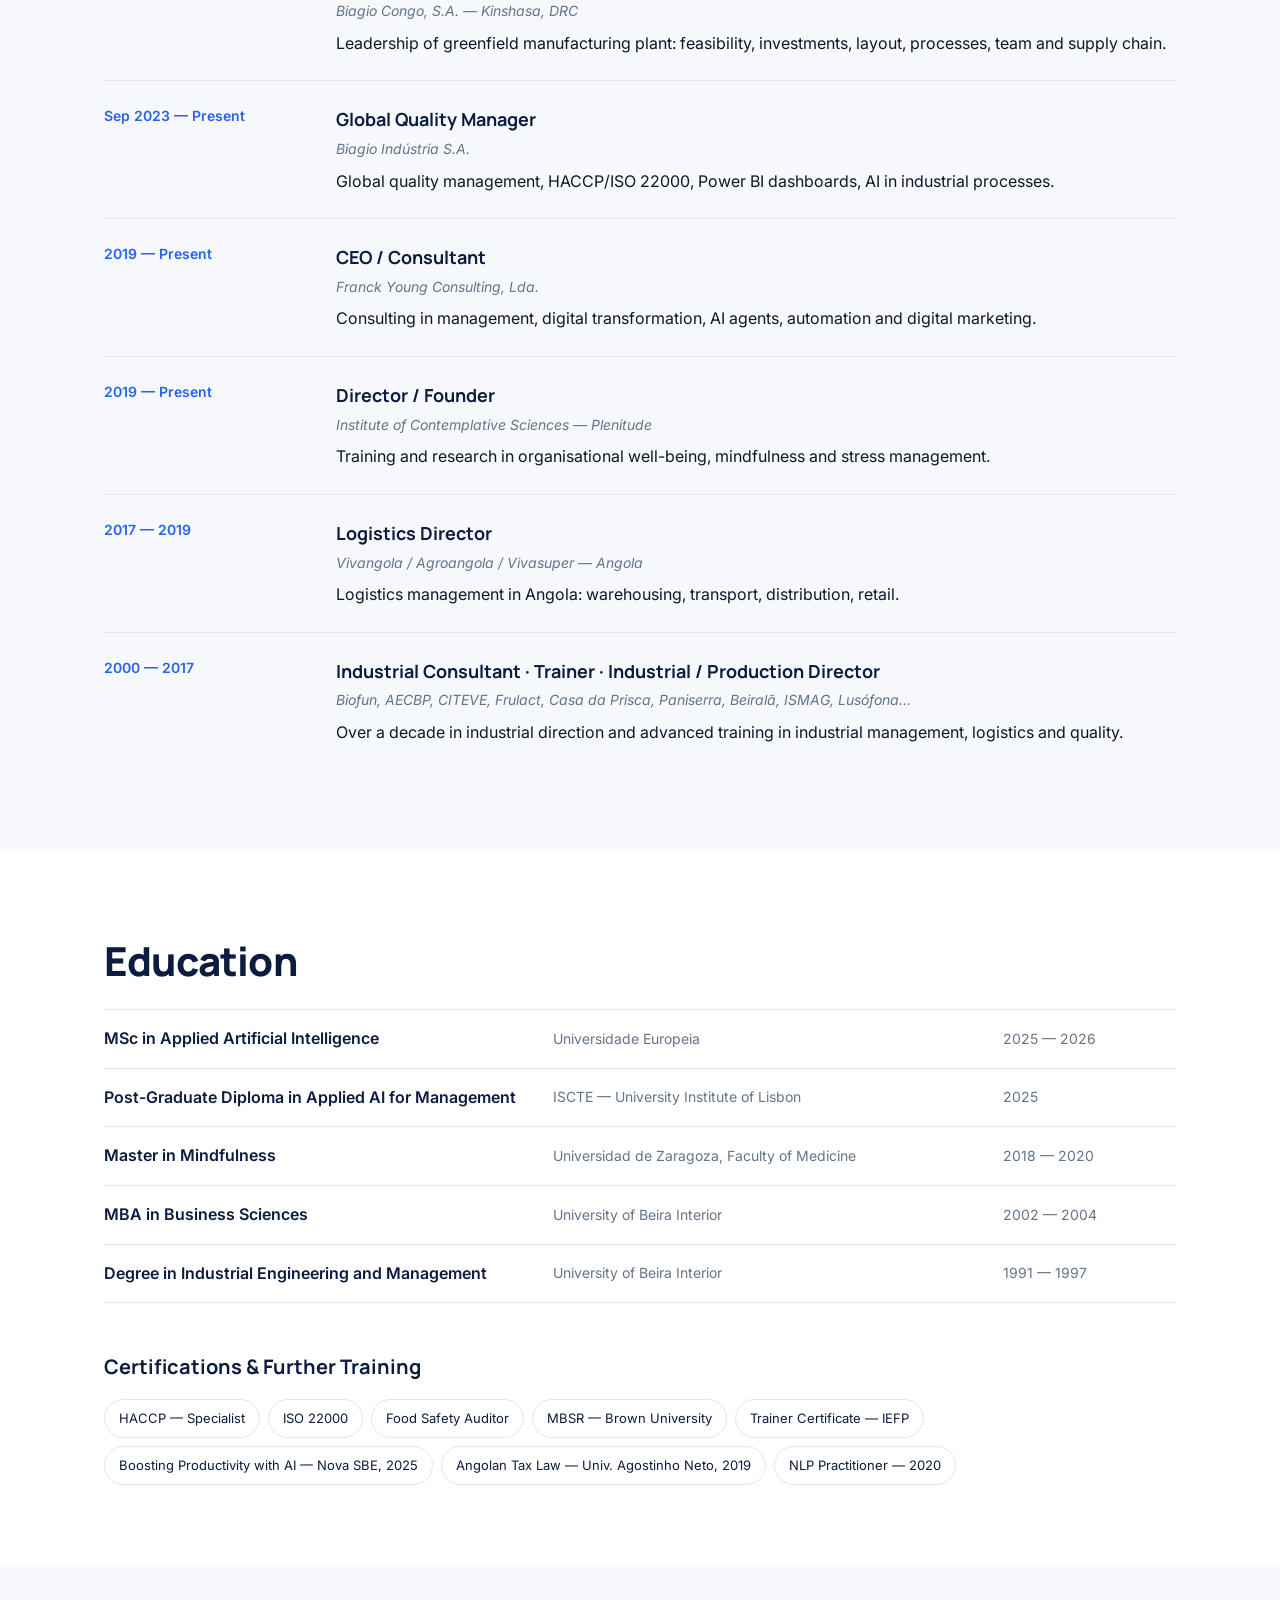
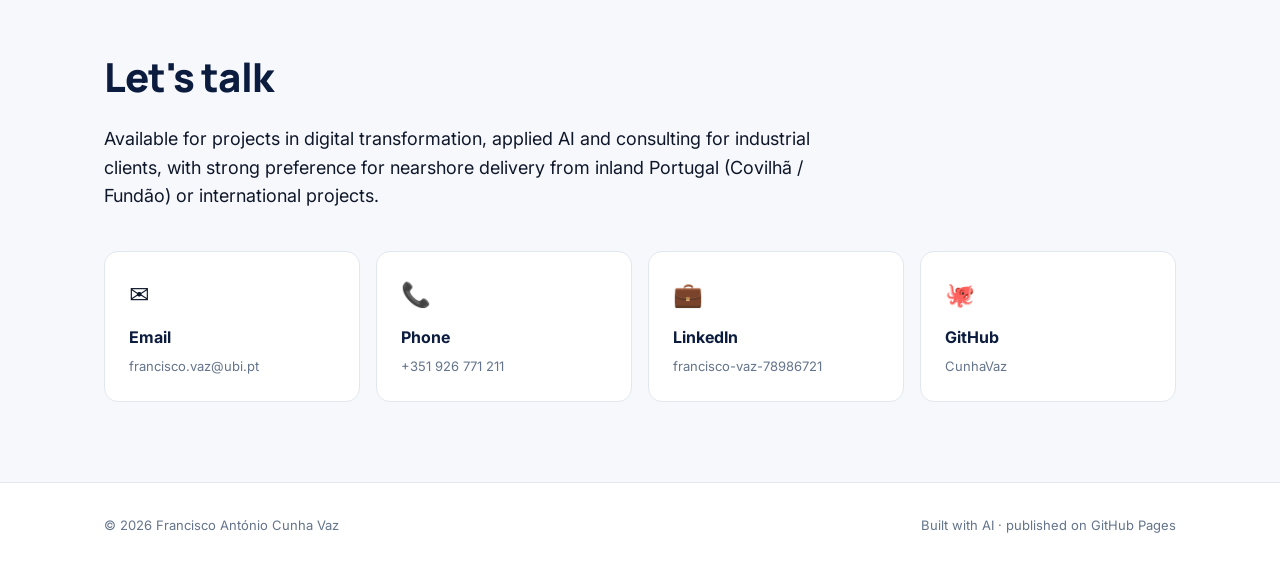
==== commit fe39ad94: "Ver. completa: foto email projetos académicos + EN" ====
--- a/en/index.html
+++ b/en/index.html
@@ -7,6 +7,7 @@
   <meta name="description" content="Francisco António Cunha Vaz — Senior manager with 25+ years in operations, quality and consulting, specialised in applied Artificial Intelligence." />
   <meta property="og:title" content="Francisco Vaz — Senior Manager · AI & Digital Transformation" />
   <meta property="og:description" content="25+ years in industrial operations, quality and consulting. MSc in Applied AI. Available for digital transformation and Industry 4.0 projects." />
+  <meta property="og:image" content="https://cunhavaz.github.io/assets/foto.jpg" />
   <meta property="og:type" content="website" />
   <link rel="preconnect" href="https://fonts.googleapis.com" />
   <link rel="preconnect" href="https://fonts.gstatic.com" crossorigin />
@@ -15,7 +16,6 @@
 </head>
 <body>
 
-  <!-- NAV -->
   <nav class="nav">
     <a href="#top" class="logo">FV<span>.</span></a>
     <div class="nav-links">
@@ -35,7 +35,6 @@
     </div>
   </nav>
 
-  <!-- HERO -->
   <header id="top" class="hero">
     <div class="hero-inner">
       <div class="hero-left">
@@ -61,7 +60,7 @@
       </div>
       <div class="hero-right">
         <div class="profile-card">
-          <div class="profile-avatar">FV</div>
+          <img src="../assets/foto.jpg" alt="Francisco António Cunha Vaz" class="profile-avatar" />
           <div class="profile-stats">
             <div><strong>25+</strong><span>years of experience</span></div>
             <div><strong>3</strong><span>geographies (PT · AO · DRC)</span></div>
@@ -76,28 +75,16 @@
     </div>
   </header>
 
-  <!-- PROFILE -->
   <section id="profile" class="section">
     <div class="container">
       <h2>Profile</h2>
       <div class="grid-2">
-        <p class="lead">
-          Senior manager and consultant with a rare combination: executive experience
-          in complex industrial operations <em>and</em> up-to-date technical skills
-          in Artificial Intelligence.
-        </p>
-        <p>
-          Currently leading the implementation of a greenfield manufacturing plant in
-          Kinshasa as <strong>General Manager</strong> of Biagio Congo, S.A., and the
-          global quality management of Biagio Indústria S.A. In parallel, provides
-          consulting in digital transformation and AI agent building through Franck
-          Young Consulting.
-        </p>
-      </div>
-    </div>
-  </section>
-
-  <!-- EXPERTISE -->
+        <p class="lead">Senior manager and consultant with a rare combination: executive experience in complex industrial operations <em>and</em> up-to-date technical skills in Artificial Intelligence.</p>
+        <p>Currently leading the implementation of a greenfield manufacturing plant in Kinshasa as <strong>General Manager</strong> of Biagio Congo, S.A., and the global quality management of Biagio Indústria S.A. In parallel, provides consulting in digital transformation and AI agent building through Franck Young Consulting.</p>
+      </div>
+    </div>
+  </section>
+
   <section id="expertise" class="section alt">
     <div class="container">
       <h2>Areas of Expertise</h2>
@@ -112,56 +99,50 @@
     </div>
   </section>
 
-  <!-- PROJECTS -->
   <section id="projects" class="section">
     <div class="container">
       <h2>Projects &amp; Cases</h2>
-      <p class="section-sub">Selected projects combining senior management, digital transformation and applied AI.</p>
+      <p class="section-sub">Selected projects combining senior management, digital transformation and applied AI. Academic portfolio at <a href="https://github.com/CunhaVaz" target="_blank" rel="noopener"><strong>github.com/CunhaVaz</strong></a>.</p>
       <div class="cases">
-
         <article class="case">
           <header><span class="case-tag">Industry 4.0</span><h3>Smart Factory — AI adoption roadmap</h3></header>
           <p><strong>Problem.</strong> Portuguese industrial company (~180 employees, 3 semi-automated lines) with unplanned downtime, defects, energy peaks and manual Excel-based processes.</p>
-          <p><strong>Action.</strong> Identified 8 AI opportunities, prioritised by impact/feasibility; defined a 12-month roadmap with 3 horizons (quick wins, scaling, consolidation) and a 5-dimension maturity diagnostic.</p>
-          <p><strong>Result.</strong> First recommended project — RAG assistant over SOPs and technical documentation — with expected return in 3–6 months, building AI literacy as a foundation for scaling to predictive maintenance and visual quality.</p>
+          <p><strong>Action.</strong> Identified 8 AI opportunities prioritised by impact/feasibility; 12-month roadmap with 3 horizons (quick wins, scaling, consolidation) and a 5-dimension maturity diagnostic.</p>
+          <p><strong>Result.</strong> First recommended project — RAG assistant over SOPs and technical documentation — expected return in 3–6 months.</p>
           <div class="case-stack"><span>Python</span><span>RAG/LLMs</span><span>Power BI</span><span>Predictive Maintenance</span></div>
         </article>
-
         <article class="case">
           <header><span class="case-tag">Quality Management</span><h3>Global quality system — Biagio Indústria</h3></header>
-          <p><strong>Problem.</strong> Need to harmonise quality management across Biagio operations (PT, AO, DRC) and introduce data analytics capabilities.</p>
-          <p><strong>Action.</strong> Implementation of HACCP and ISO 22000 systems; quality KPIs and Power BI dashboards; introduction of AI for non-conformity classification and report automation.</p>
-          <p><strong>Result.</strong> Legal and regulatory compliance ensured; data-driven audit cycles replacing manual Excel; AI pilots applied to industrial quality.</p>
+          <p><strong>Problem.</strong> Need to harmonise quality management across operations (PT, AO, DRC) and introduce data analytics capabilities.</p>
+          <p><strong>Action.</strong> Implementation of HACCP and ISO 22000; KPIs and Power BI dashboards; AI for non-conformity classification.</p>
+          <p><strong>Result.</strong> Legal and regulatory compliance ensured; data-driven audit cycles replacing manual Excel.</p>
           <div class="case-stack"><span>HACCP</span><span>ISO 22000</span><span>Power BI</span><span>Auditing</span></div>
         </article>
-
         <article class="case">
           <header><span class="case-tag">Greenfield</span><h3>Greenfield manufacturing plant — DRC</h3></header>
-          <p><strong>Problem.</strong> Design and launch a manufacturing unit in Kinshasa, in a particularly complex business environment (regulatory, logistical, cultural).</p>
-          <p><strong>Action.</strong> End-to-end project leadership: feasibility, investment plan, industrial layout, process definition, recruitment and training of local teams.</p>
-          <p><strong>Result.</strong> Operational manufacturing unit with implemented SOPs, a trained 5–10 person team and a functioning supply chain (raw material imports → finished product distribution).</p>
+          <p><strong>Problem.</strong> Design and launch a manufacturing unit in Kinshasa, in a complex business environment.</p>
+          <p><strong>Action.</strong> End-to-end project leadership: feasibility, investment plan, industrial layout, process definition, local team recruitment and training.</p>
+          <p><strong>Result.</strong> Operational manufacturing unit with SOPs and a functioning supply chain.</p>
           <div class="case-stack"><span>Greenfield</span><span>Supply Chain</span><span>SOPs</span><span>Institutional Negotiation</span></div>
         </article>
-
-        <article class="case">
-          <header><span class="case-tag">AI Agents</span><h3>AI agents and automation — Franck Young Consulting</h3></header>
-          <p><strong>Problem.</strong> Clients needing to automate repetitive processes (customer support, proposal generation, digital marketing) without launching heavy IT projects.</p>
-          <p><strong>Action.</strong> Building conversational agents and workflows with LLMs, n8n, Zapier and API integrations; digital marketing strategy (SEO, SEM, social media, funnels).</p>
-          <p><strong>Result.</strong> Productive workflows for clients across sectors, freeing up manual hours and raising service levels.</p>
-          <div class="case-stack"><span>LLMs</span><span>n8n</span><span>Zapier</span><span>APIs</span></div>
-        </article>
-
-      </div>
-    </div>
-  </section>
-
-  <!-- EXPERIENCE -->
+        <article class="case">
+          <header><span class="case-tag">AI / ML — Academic</span><h3>AI / Machine Learning portfolio</h3></header>
+          <p><strong>Flood Area Segmentation —</strong> U-Net in PyTorch, Flood Area Segmentation dataset (290 pairs), IoU = 0.7225. IADE, 2026.</p>
+          <p><strong>Skin Tumor Diagnosis —</strong> Transfer Learning with ResNet18, 3297 dermatoscopic images, 83.94% accuracy. IADE.</p>
+          <p><strong>Music Sentiment Analysis —</strong> NLP with Transformers (HuggingFace), 80s vs. current tracks.</p>
+          <p><strong>Explainability &amp; Regulation —</strong> Diabetes 130-US Hospitals (101k records); interpretable vs. black-box models; SHAP, LIME, AI Act, GDPR. MSc in Applied AI.</p>
+          <div class="case-stack"><span>PyTorch</span><span>U-Net</span><span>ResNet</span><span>Transformers</span><span>SHAP · LIME</span></div>
+        </article>
+      </div>
+    </div>
+  </section>
+
   <section id="experience" class="section alt">
     <div class="container">
       <h2>Professional Experience</h2>
       <div class="timeline">
         <div class="t-item"><div class="t-date">Oct 2024 — Present</div><div class="t-body"><h3>General Manager</h3><div class="t-org">Biagio Congo, S.A. — Kinshasa, DRC</div><p>Leadership of greenfield manufacturing plant: feasibility, investments, layout, processes, team and supply chain.</p></div></div>
-        <div class="t-item"><div class="t-date">Sep 2023 — Present</div><div class="t-body"><h3>Global Quality Manager</h3><div class="t-org">Biagio Indústria S.A.</div><p>Global quality management, HACCP/ISO 22000, Power BI dashboards, introduction of AI to industrial processes.</p></div></div>
+        <div class="t-item"><div class="t-date">Sep 2023 — Present</div><div class="t-body"><h3>Global Quality Manager</h3><div class="t-org">Biagio Indústria S.A.</div><p>Global quality management, HACCP/ISO 22000, Power BI dashboards, AI in industrial processes.</p></div></div>
         <div class="t-item"><div class="t-date">2019 — Present</div><div class="t-body"><h3>CEO / Consultant</h3><div class="t-org">Franck Young Consulting, Lda.</div><p>Consulting in management, digital transformation, AI agents, automation and digital marketing.</p></div></div>
         <div class="t-item"><div class="t-date">2019 — Present</div><div class="t-body"><h3>Director / Founder</h3><div class="t-org">Institute of Contemplative Sciences — Plenitude</div><p>Training and research in organisational well-being, mindfulness and stress management.</p></div></div>
         <div class="t-item"><div class="t-date">2017 — 2019</div><div class="t-body"><h3>Logistics Director</h3><div class="t-org">Vivangola / Agroangola / Vivasuper — Angola</div><p>Logistics management in Angola: warehousing, transport, distribution, retail.</p></div></div>
@@ -170,7 +151,6 @@
     </div>
   </section>
 
-  <!-- EDUCATION -->
   <section id="education" class="section">
     <div class="container">
       <h2>Education</h2>
@@ -181,7 +161,6 @@
         <div class="edu-row"><strong>MBA in Business Sciences</strong><span>University of Beira Interior</span><span>2002 — 2004</span></div>
         <div class="edu-row"><strong>Degree in Industrial Engineering and Management</strong><span>University of Beira Interior</span><span>1991 — 1997</span></div>
       </div>
-
       <h3 class="sub-h">Certifications &amp; Further Training</h3>
       <div class="chips">
         <span>HACCP — Specialist</span>
@@ -196,17 +175,12 @@
     </div>
   </section>
 
-  <!-- CONTACT -->
   <section id="contact" class="section alt">
     <div class="container contact">
       <h2>Let's talk</h2>
-      <p class="lead">
-        Available for projects in digital transformation, applied AI and consulting
-        for industrial clients, with strong preference for nearshore delivery from
-        inland Portugal (Covilhã / Fundão) or international projects.
-      </p>
+      <p class="lead">Available for projects in digital transformation, applied AI and consulting for industrial clients, with strong preference for nearshore delivery from inland Portugal (Covilhã / Fundão) or international projects.</p>
       <div class="contact-grid">
-        <a class="contact-card" href="mailto:cunha.vaz@sapo.pt"><span>✉️</span><strong>Email</strong><span>cunha.vaz@sapo.pt</span></a>
+        <a class="contact-card" href="mailto:francisco.vaz@ubi.pt"><span>✉️</span><strong>Email</strong><span>francisco.vaz@ubi.pt</span></a>
         <a class="contact-card" href="tel:+351926771211"><span>📞</span><strong>Phone</strong><span>+351 926 771 211</span></a>
         <a class="contact-card" href="https://www.linkedin.com/in/francisco-vaz-78986721" target="_blank" rel="noopener"><span>💼</span><strong>LinkedIn</strong><span>francisco-vaz-78986721</span></a>
         <a class="contact-card" href="https://github.com/CunhaVaz" target="_blank" rel="noopener"><span>🐙</span><strong>GitHub</strong><span>CunhaVaz</span></a>
@@ -221,7 +195,6 @@
     </div>
   </footer>
 
-  <!-- CHAT WIDGET -->
   <button class="chat-fab" id="chatFab" aria-label="Open AI CV agent">💬<span>AI CV agent</span></button>
 
   <div class="chat-panel" id="chatPanel" aria-hidden="true">
--- a/assets/style.css
+++ b/assets/style.css
@@ -1,25 +1,17 @@
-/* === reset === */
 * { box-sizing: border-box; margin: 0; padding: 0; }
 html { scroll-behavior: smooth; }
 body {
   font-family: 'Inter', system-ui, -apple-system, sans-serif;
-  color: #0f172a;
-  background: #ffffff;
-  line-height: 1.6;
+  color: #0f172a; background: #ffffff; line-height: 1.6;
   -webkit-font-smoothing: antialiased;
 }
 a { color: inherit; text-decoration: none; }
 img { max-width: 100%; display: block; }
 
 :root {
-  --navy: #0b1c3f;
-  --navy-2: #1e3a8a;
-  --blue: #2563eb;
-  --blue-light: #dbeafe;
-  --bg-alt: #f6f8fb;
-  --text: #0f172a;
-  --muted: #64748b;
-  --border: #e2e8f0;
+  --navy: #0b1c3f; --navy-2: #1e3a8a; --blue: #2563eb;
+  --blue-light: #dbeafe; --bg-alt: #f6f8fb; --text: #0f172a;
+  --muted: #64748b; --border: #e2e8f0;
   --grad: linear-gradient(135deg, #2563eb 0%, #7c3aed 100%);
   --radius: 14px;
   --shadow-sm: 0 1px 2px rgba(15,23,42,.06), 0 1px 3px rgba(15,23,42,.08);
@@ -29,15 +21,13 @@
 
 .container { max-width: 1120px; margin: 0 auto; padding: 0 24px; }
 
-/* === nav === */
 .nav {
   position: sticky; top: 0; z-index: 50;
   background: rgba(255,255,255,.92);
   backdrop-filter: saturate(180%) blur(10px);
   border-bottom: 1px solid var(--border);
   display: flex; align-items: center; justify-content: space-between;
-  padding: 14px 24px;
-  max-width: 1280px; margin: 0 auto;
+  padding: 14px 24px; max-width: 1280px; margin: 0 auto;
 }
 .logo { font-family: 'Manrope', sans-serif; font-weight: 800; font-size: 20px; color: var(--navy); }
 .logo span { color: var(--blue); }
@@ -55,16 +45,14 @@
 .lang-switch a { font-size: 13px; font-weight: 600; color: var(--muted); padding: 4px 12px; border-radius: 999px; transition: all .15s; }
 .lang-switch a.active { background: var(--navy); color: #fff; }
 .lang-switch a:not(.active):hover { color: var(--navy); }
-@media (max-width: 800px) { .nav-links { display: none; } .lang-switch { display: inline-flex; } }
-
-/* === hero === */
+@media (max-width: 800px) { .nav-links { display: none; } }
+
 .hero {
   background:
     radial-gradient(1200px 600px at 80% -10%, #dbeafe 0%, transparent 60%),
     radial-gradient(900px 500px at 10% 110%, #ede9fe 0%, transparent 55%),
     linear-gradient(180deg, #fff 0%, #fafbff 100%);
-  padding: 80px 0 100px;
-  border-bottom: 1px solid var(--border);
+  padding: 80px 0 100px; border-bottom: 1px solid var(--border);
 }
 .hero-inner { max-width: 1120px; margin: 0 auto; padding: 0 24px; display: grid; grid-template-columns: 1.4fr 1fr; gap: 60px; align-items: center; }
 @media (max-width: 900px) { .hero-inner { grid-template-columns: 1fr; gap: 40px; } }
@@ -81,7 +69,7 @@
 .grad { background: var(--grad); -webkit-background-clip: text; background-clip: text; color: transparent; }
 .lede { font-size: 18px; color: var(--text); max-width: 600px; margin-bottom: 24px; }
 .hero-meta { display: flex; flex-wrap: wrap; gap: 16px 24px; font-size: 14px; color: var(--muted); margin-bottom: 28px; }
-.hero-cta { display: flex; flex-wrap: wrap; gap: 12px; }
+.hero-cta { display: flex; flex-wrap: wrap; gap: 12px; align-items: center; }
 
 .btn { display: inline-block; padding: 12px 22px; border-radius: 999px; font-weight: 600; font-size: 15px; cursor: pointer; transition: all .2s; border: 0; }
 .btn.primary { background: var(--navy); color: #fff; box-shadow: var(--shadow-md); }
@@ -91,16 +79,16 @@
 .btn.ghost.subtle { padding: 12px 16px; font-size: 14px; color: var(--muted); }
 .btn.ghost.subtle:hover { color: var(--navy); }
 
-/* profile card */
 .profile-card {
   background: white; border-radius: 24px; padding: 28px;
   box-shadow: var(--shadow-lg); border: 1px solid var(--border);
 }
 .profile-avatar {
-  width: 80px; height: 80px; border-radius: 50%; background: var(--grad);
-  color: #fff; display: flex; align-items: center; justify-content: center;
-  font-family: 'Manrope', sans-serif; font-weight: 800; font-size: 28px;
-  margin: 0 auto 20px;
+  width: 110px; height: 110px; border-radius: 50%;
+  display: block; margin: 0 auto 20px;
+  object-fit: cover; object-position: center top;
+  border: 4px solid #fff;
+  box-shadow: 0 6px 20px rgba(15,23,42,.15), 0 0 0 1px rgba(15,23,42,.05);
 }
 .profile-stats { display: grid; grid-template-columns: repeat(3, 1fr); gap: 12px; text-align: center; margin-bottom: 20px; }
 .profile-stats strong { display: block; font-family: 'Manrope', sans-serif; font-size: 22px; color: var(--navy); }
@@ -108,7 +96,6 @@
 .profile-tags { display: flex; flex-wrap: wrap; gap: 6px; justify-content: center; }
 .profile-tags span { font-size: 12px; padding: 5px 10px; background: var(--bg-alt); color: var(--navy); border-radius: 999px; font-weight: 500; }
 
-/* === sections === */
 .section { padding: 80px 0; }
 .section.alt { background: var(--bg-alt); }
 .section h2 {
@@ -116,32 +103,25 @@
   font-size: clamp(28px, 4vw, 40px); color: var(--navy); margin-bottom: 16px; letter-spacing: -.02em;
 }
 .section-sub { color: var(--muted); font-size: 16px; margin-bottom: 40px; max-width: 720px; }
+.section-sub a { color: var(--blue); }
 .sub-h { font-family: 'Manrope', sans-serif; font-weight: 700; font-size: 20px; color: var(--navy); margin: 48px 0 16px; }
 
 .grid-2 { display: grid; grid-template-columns: 1fr 1fr; gap: 40px; }
 .grid-2 .lead { font-size: 22px; font-weight: 500; color: var(--navy); line-height: 1.4; }
 @media (max-width: 800px) { .grid-2 { grid-template-columns: 1fr; gap: 16px; } }
 
-/* === cards (áreas) === */
 .cards-grid { display: grid; grid-template-columns: repeat(3, 1fr); gap: 20px; }
 @media (max-width: 900px) { .cards-grid { grid-template-columns: 1fr 1fr; } }
 @media (max-width: 600px) { .cards-grid { grid-template-columns: 1fr; } }
-.card {
-  background: #fff; padding: 28px; border-radius: var(--radius);
-  border: 1px solid var(--border); transition: all .2s;
-}
+.card { background: #fff; padding: 28px; border-radius: var(--radius); border: 1px solid var(--border); transition: all .2s; }
 .card:hover { transform: translateY(-4px); box-shadow: var(--shadow-lg); border-color: var(--blue); }
 .card-icon { font-size: 28px; margin-bottom: 12px; }
 .card h3 { font-family: 'Manrope', sans-serif; font-size: 17px; color: var(--navy); margin-bottom: 8px; }
 .card p { font-size: 14px; color: var(--muted); }
 
-/* === cases === */
 .cases { display: grid; grid-template-columns: 1fr 1fr; gap: 24px; }
 @media (max-width: 800px) { .cases { grid-template-columns: 1fr; } }
-.case {
-  background: #fff; padding: 28px; border-radius: var(--radius);
-  border: 1px solid var(--border); box-shadow: var(--shadow-sm);
-}
+.case { background: #fff; padding: 28px; border-radius: var(--radius); border: 1px solid var(--border); box-shadow: var(--shadow-sm); }
 .case header { margin-bottom: 16px; }
 .case-tag {
   display: inline-block; font-size: 11px; font-weight: 700; letter-spacing: .08em;
@@ -153,7 +133,6 @@
 .case-stack { display: flex; flex-wrap: wrap; gap: 6px; margin-top: 16px; }
 .case-stack span { font-size: 12px; background: var(--bg-alt); color: var(--navy); padding: 4px 10px; border-radius: 6px; font-weight: 500; }
 
-/* === timeline === */
 .timeline { position: relative; padding-left: 0; }
 .t-item { display: grid; grid-template-columns: 200px 1fr; gap: 32px; padding: 24px 0; border-bottom: 1px solid var(--border); }
 .t-item:last-child { border-bottom: 0; }
@@ -162,23 +141,15 @@
 .t-body h3 { font-family: 'Manrope', sans-serif; font-size: 18px; color: var(--navy); margin-bottom: 4px; }
 .t-org { font-size: 14px; font-style: italic; color: var(--muted); margin-bottom: 8px; }
 
-/* === edu === */
 .edu { display: grid; gap: 0; border-top: 1px solid var(--border); }
-.edu-row {
-  display: grid; grid-template-columns: 1.5fr 1.5fr .6fr; gap: 16px;
-  padding: 16px 0; border-bottom: 1px solid var(--border); align-items: center;
-}
+.edu-row { display: grid; grid-template-columns: 1.5fr 1.5fr .6fr; gap: 16px; padding: 16px 0; border-bottom: 1px solid var(--border); align-items: center; }
 @media (max-width: 700px) { .edu-row { grid-template-columns: 1fr; gap: 4px; } }
 .edu-row strong { color: var(--navy); font-weight: 600; }
 .edu-row span { color: var(--muted); font-size: 14px; }
 
 .chips { display: flex; flex-wrap: wrap; gap: 8px; }
-.chips span {
-  font-size: 13px; padding: 8px 14px; background: #fff;
-  border: 1px solid var(--border); border-radius: 999px; color: var(--navy);
-}
-
-/* === contacto === */
+.chips span { font-size: 13px; padding: 8px 14px; background: #fff; border: 1px solid var(--border); border-radius: 999px; color: var(--navy); }
+
 .contact .lead { font-size: 18px; color: var(--text); max-width: 720px; margin-bottom: 40px; }
 .contact-grid { display: grid; grid-template-columns: repeat(4, 1fr); gap: 16px; }
 @media (max-width: 800px) { .contact-grid { grid-template-columns: 1fr 1fr; } }
@@ -193,11 +164,9 @@
 .contact-card strong { color: var(--navy); font-weight: 700; }
 .contact-card span:last-child { color: var(--muted); font-size: 13px; }
 
-/* === footer === */
 .footer { padding: 32px 0; border-top: 1px solid var(--border); background: #fff; }
 .footer .container { display: flex; justify-content: space-between; flex-wrap: wrap; gap: 12px; font-size: 13px; color: var(--muted); }
 
-/* === chat === */
 .chat-fab {
   position: fixed; bottom: 24px; right: 24px; z-index: 100;
   background: var(--navy); color: #fff; border: 0;
@@ -217,10 +186,7 @@
   border: 1px solid var(--border);
 }
 .chat-panel.open { display: flex; }
-.chat-header {
-  background: var(--navy); color: #fff; padding: 16px 20px;
-  display: flex; justify-content: space-between; align-items: center;
-}
+.chat-header { background: var(--navy); color: #fff; padding: 16px 20px; display: flex; justify-content: space-between; align-items: center; }
 .chat-header strong { display: block; font-family: 'Manrope', sans-serif; font-size: 15px; }
 .chat-header small { font-size: 11px; opacity: .7; }
 .chat-close { background: transparent; border: 0; color: #fff; font-size: 24px; cursor: pointer; line-height: 1; padding: 0; }
@@ -236,16 +202,8 @@
   border: 0; border-radius: 999px; cursor: pointer; font-weight: 500;
 }
 .quick button:hover { background: var(--blue); color: #fff; }
-.chat-input {
-  display: flex; padding: 12px; background: #fff; border-top: 1px solid var(--border); gap: 8px;
-}
-.chat-input input {
-  flex: 1; border: 1px solid var(--border); border-radius: 999px;
-  padding: 10px 16px; font-size: 14px; font-family: inherit; outline: none;
-}
+.chat-input { display: flex; padding: 12px; background: #fff; border-top: 1px solid var(--border); gap: 8px; }
+.chat-input input { flex: 1; border: 1px solid var(--border); border-radius: 999px; padding: 10px 16px; font-size: 14px; font-family: inherit; outline: none; }
 .chat-input input:focus { border-color: var(--blue); }
-.chat-input button {
-  background: var(--navy); color: #fff; border: 0; width: 40px; height: 40px;
-  border-radius: 50%; cursor: pointer; font-size: 16px;
-}
+.chat-input button { background: var(--navy); color: #fff; border: 0; width: 40px; height: 40px; border-radius: 50%; cursor: pointer; font-size: 16px; }
 .chat-input button:hover { background: var(--blue); }
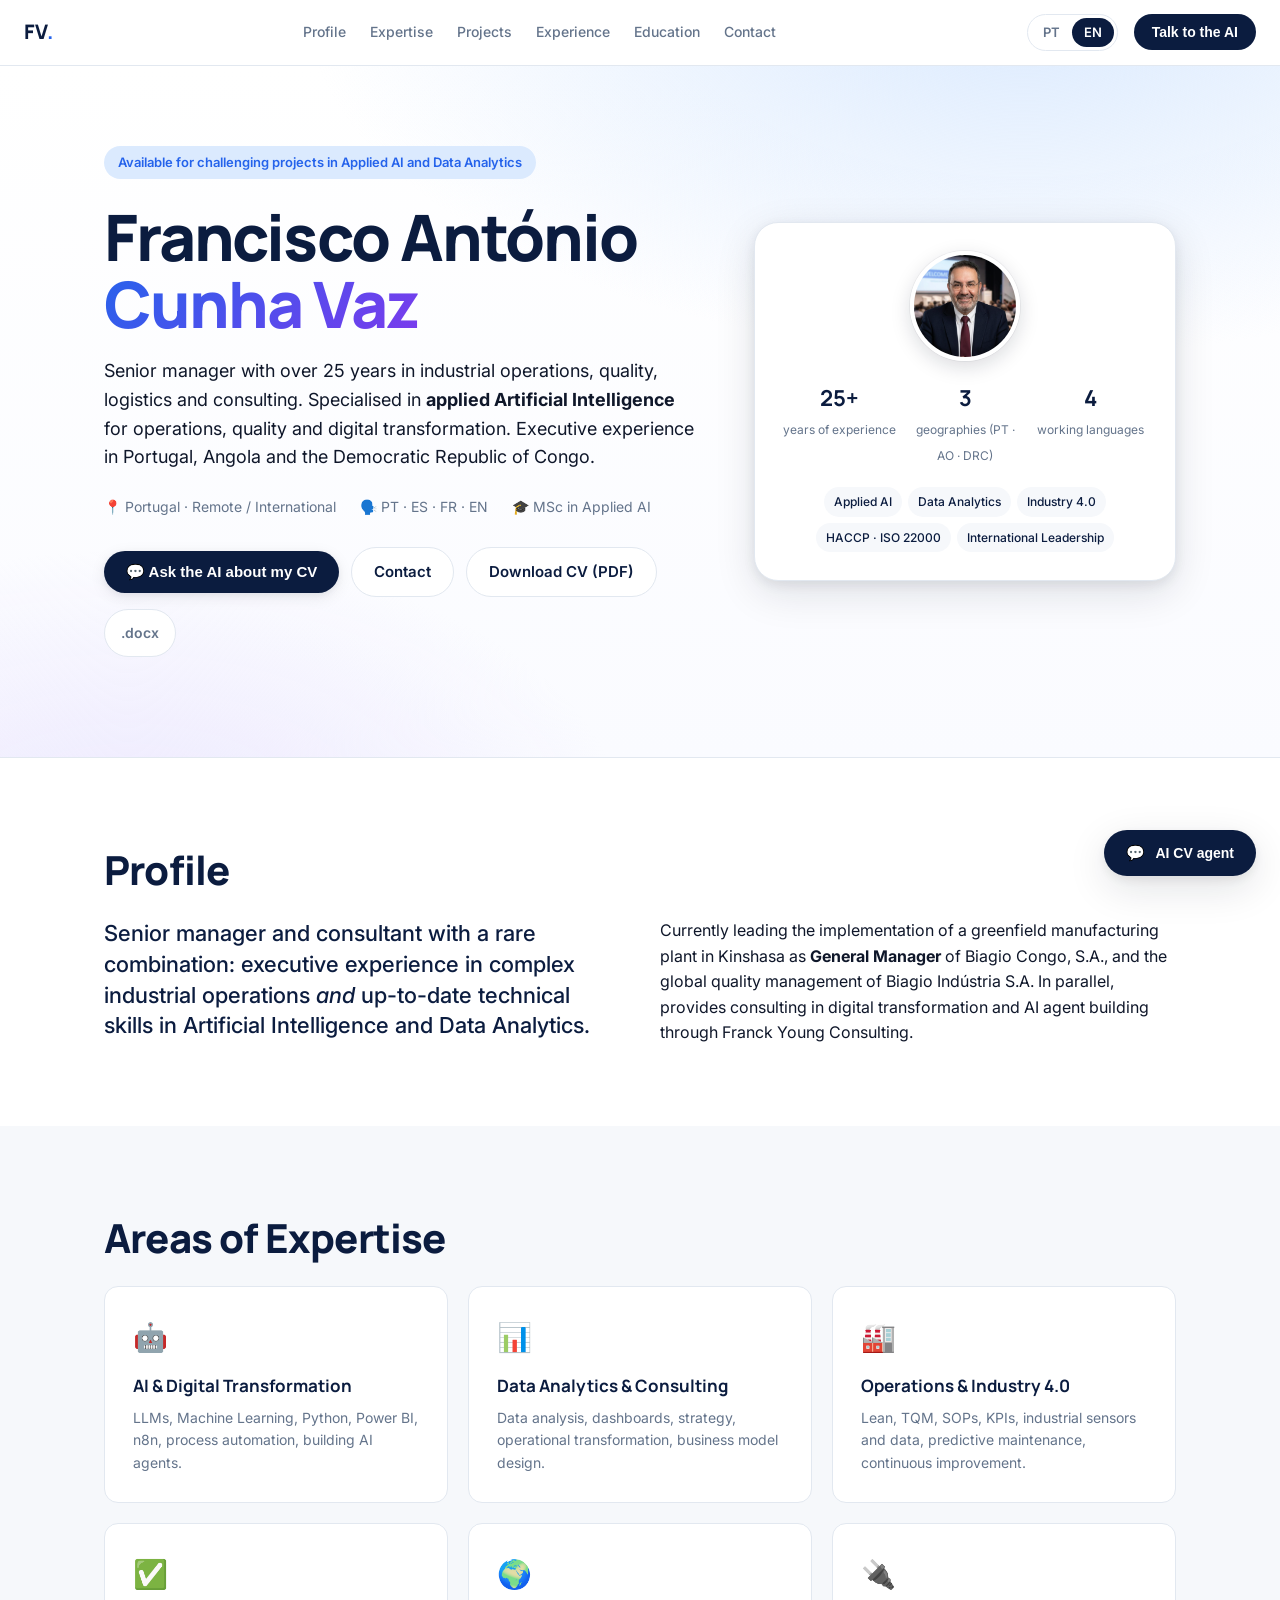
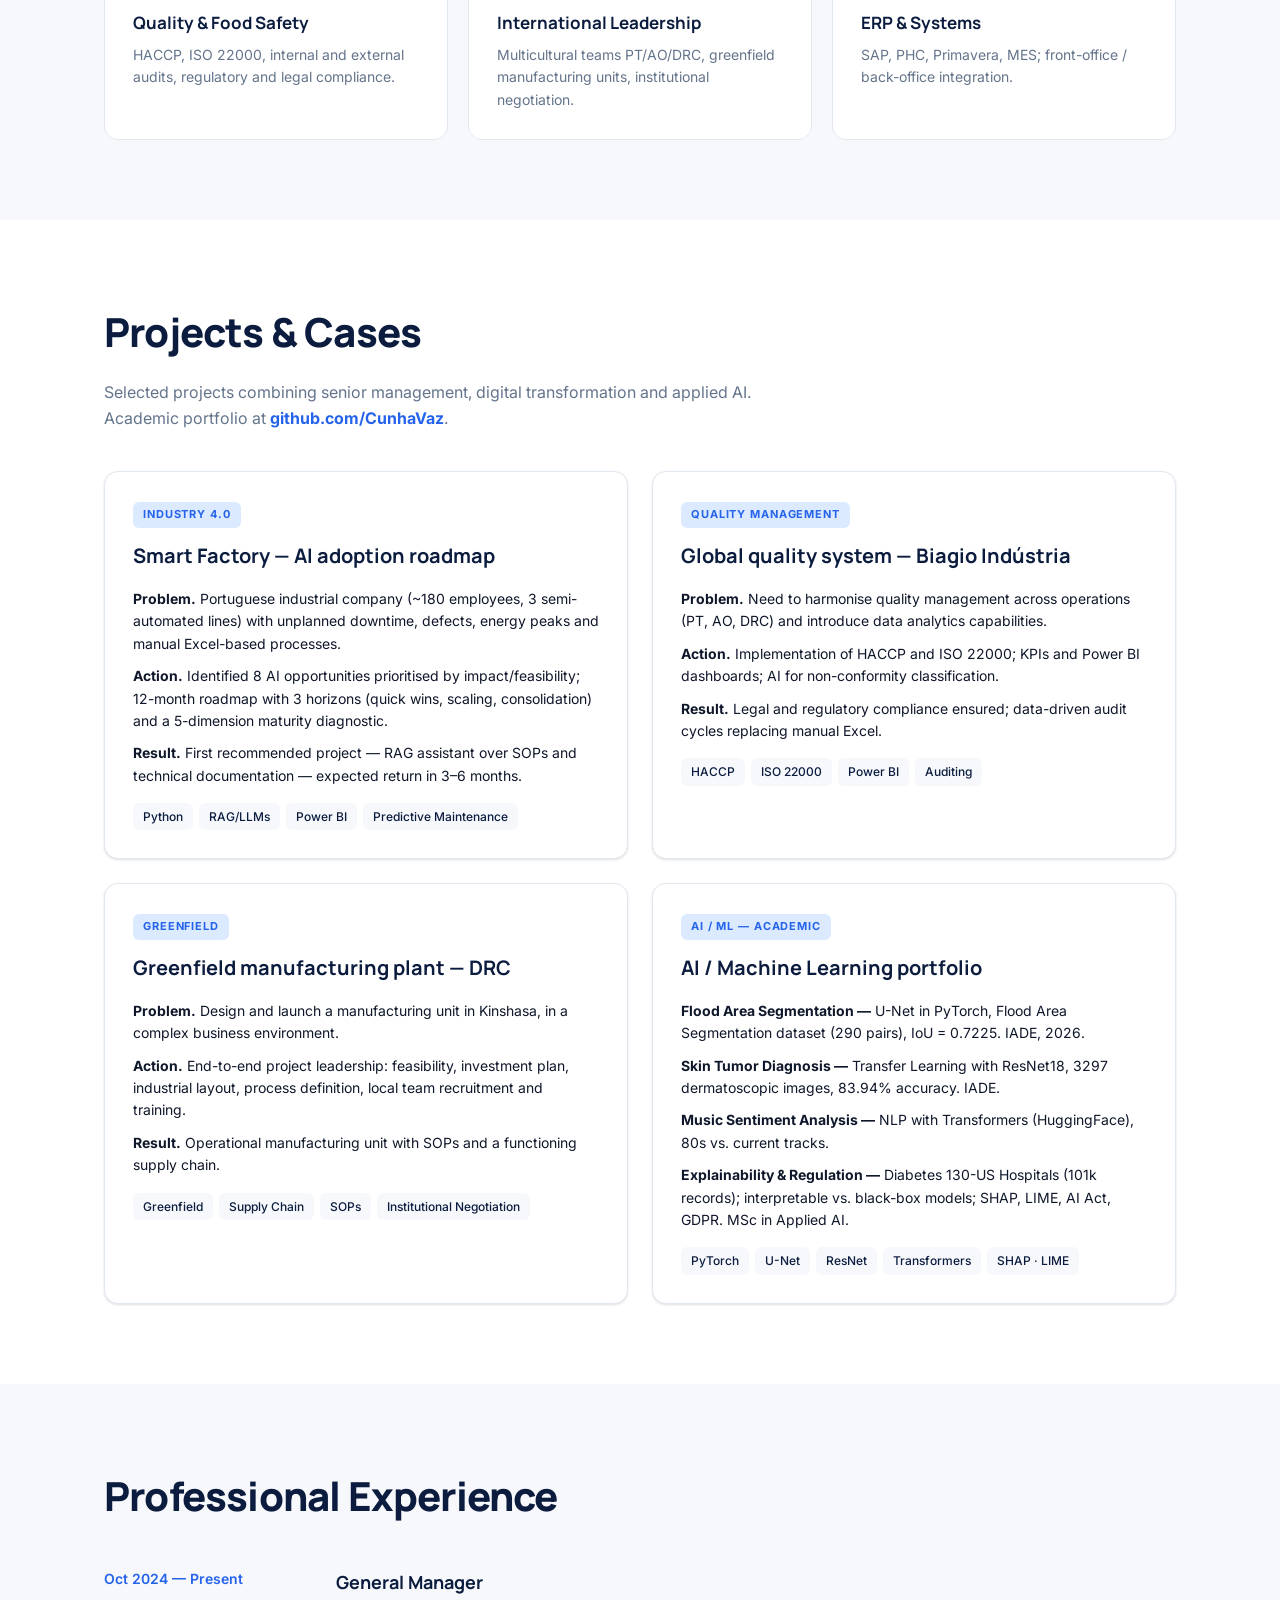
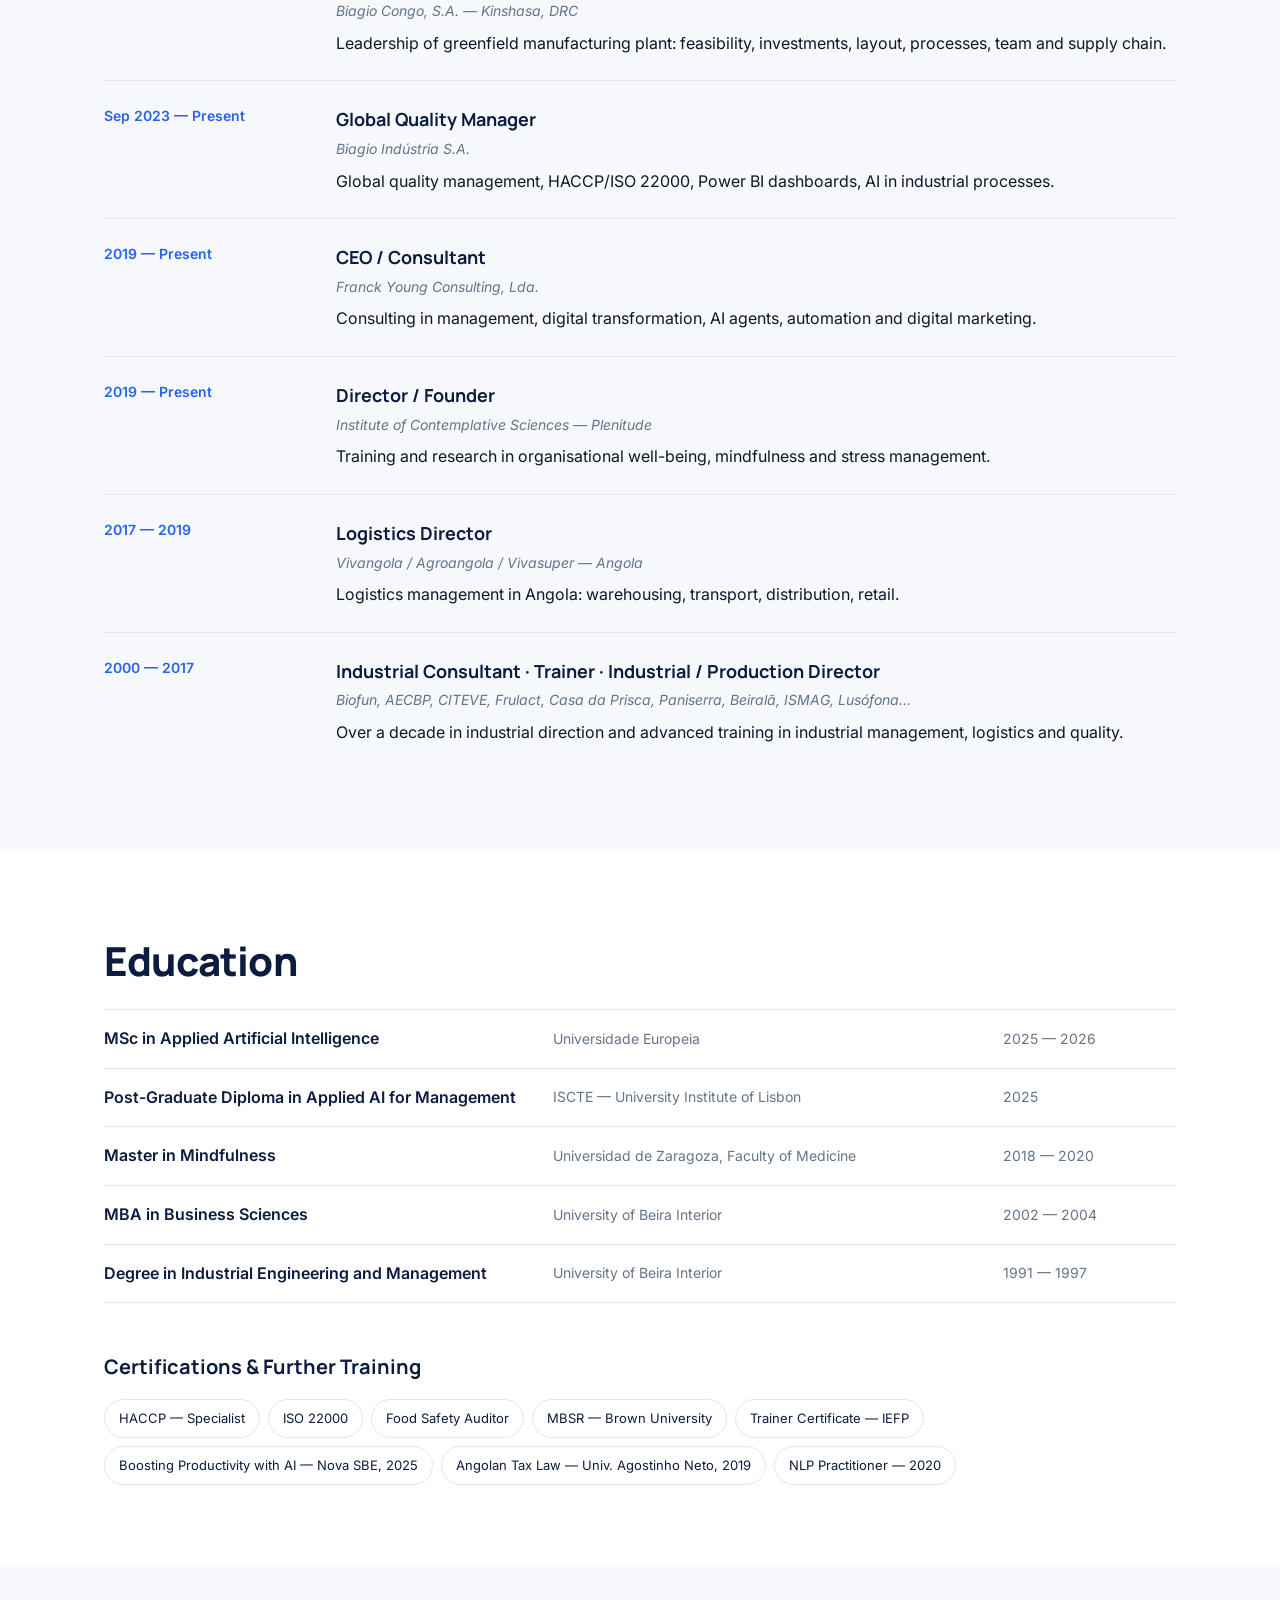
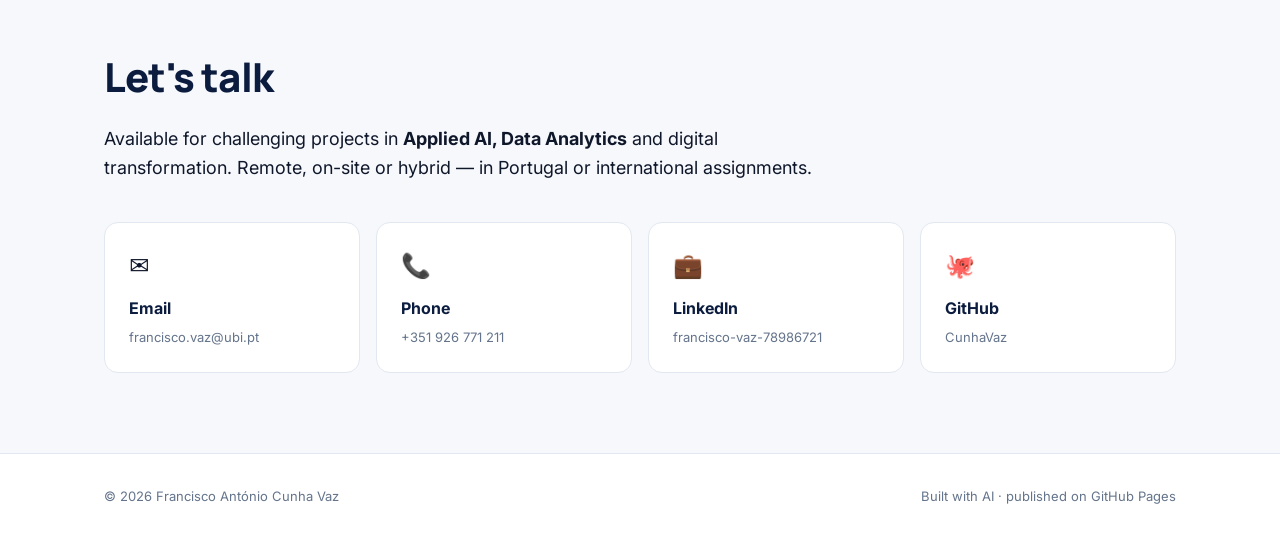
==== commit 0047b40a: "Atualização completa: IA Aplicada + Data Analytics" ====
--- a/en/index.html
+++ b/en/index.html
@@ -6,7 +6,7 @@
   <title>Francisco Vaz — Senior Manager · AI & Digital Transformation</title>
   <meta name="description" content="Francisco António Cunha Vaz — Senior manager with 25+ years in operations, quality and consulting, specialised in applied Artificial Intelligence." />
   <meta property="og:title" content="Francisco Vaz — Senior Manager · AI & Digital Transformation" />
-  <meta property="og:description" content="25+ years in industrial operations, quality and consulting. MSc in Applied AI. Available for digital transformation and Industry 4.0 projects." />
+  <meta property="og:description" content="25+ years in industrial operations, quality and consulting. MSc in Applied AI. Available for challenging projects in Applied AI and Data Analytics." />
   <meta property="og:image" content="https://cunhavaz.github.io/assets/foto.jpg" />
   <meta property="og:type" content="website" />
   <link rel="preconnect" href="https://fonts.googleapis.com" />
@@ -38,7 +38,7 @@
   <header id="top" class="hero">
     <div class="hero-inner">
       <div class="hero-left">
-        <div class="eyebrow">Available for projects · Covilhã / Fundão · Nearshore</div>
+        <div class="eyebrow">Available for challenging projects in Applied AI and Data Analytics</div>
         <h1>Francisco António <br/><span class="grad">Cunha Vaz</span></h1>
         <p class="lede">
           Senior manager with over 25 years in industrial operations, quality,
@@ -47,7 +47,7 @@
           in Portugal, Angola and the Democratic Republic of Congo.
         </p>
         <div class="hero-meta">
-          <span>📍 Covilhã, Portugal</span>
+          <span>📍 Portugal · Remote / International</span>
           <span>🗣️ PT · ES · FR · EN</span>
           <span>🎓 MSc in Applied AI</span>
         </div>
@@ -67,7 +67,7 @@
             <div><strong>4</strong><span>working languages</span></div>
           </div>
           <div class="profile-tags">
-            <span>Applied AI</span><span>Industry 4.0</span><span>Consulting</span>
+            <span>Applied AI</span><span>Data Analytics</span><span>Industry 4.0</span>
             <span>HACCP · ISO 22000</span><span>International Leadership</span>
           </div>
         </div>
@@ -79,7 +79,7 @@
     <div class="container">
       <h2>Profile</h2>
       <div class="grid-2">
-        <p class="lead">Senior manager and consultant with a rare combination: executive experience in complex industrial operations <em>and</em> up-to-date technical skills in Artificial Intelligence.</p>
+        <p class="lead">Senior manager and consultant with a rare combination: executive experience in complex industrial operations <em>and</em> up-to-date technical skills in Artificial Intelligence and Data Analytics.</p>
         <p>Currently leading the implementation of a greenfield manufacturing plant in Kinshasa as <strong>General Manager</strong> of Biagio Congo, S.A., and the global quality management of Biagio Indústria S.A. In parallel, provides consulting in digital transformation and AI agent building through Franck Young Consulting.</p>
       </div>
     </div>
@@ -90,7 +90,7 @@
       <h2>Areas of Expertise</h2>
       <div class="cards-grid">
         <div class="card"><div class="card-icon">🤖</div><h3>AI &amp; Digital Transformation</h3><p>LLMs, Machine Learning, Python, Power BI, n8n, process automation, building AI agents.</p></div>
-        <div class="card"><div class="card-icon">📊</div><h3>Consulting &amp; Management</h3><p>Strategy, operational transformation, investment analysis, business model design.</p></div>
+        <div class="card"><div class="card-icon">📊</div><h3>Data Analytics &amp; Consulting</h3><p>Data analysis, dashboards, strategy, operational transformation, business model design.</p></div>
         <div class="card"><div class="card-icon">🏭</div><h3>Operations &amp; Industry 4.0</h3><p>Lean, TQM, SOPs, KPIs, industrial sensors and data, predictive maintenance, continuous improvement.</p></div>
         <div class="card"><div class="card-icon">✅</div><h3>Quality &amp; Food Safety</h3><p>HACCP, ISO 22000, internal and external audits, regulatory and legal compliance.</p></div>
         <div class="card"><div class="card-icon">🌍</div><h3>International Leadership</h3><p>Multicultural teams PT/AO/DRC, greenfield manufacturing units, institutional negotiation.</p></div>
@@ -178,7 +178,7 @@
   <section id="contact" class="section alt">
     <div class="container contact">
       <h2>Let's talk</h2>
-      <p class="lead">Available for projects in digital transformation, applied AI and consulting for industrial clients, with strong preference for nearshore delivery from inland Portugal (Covilhã / Fundão) or international projects.</p>
+      <p class="lead">Available for challenging projects in <strong>Applied AI, Data Analytics</strong> and digital transformation. Remote, on-site or hybrid — in Portugal or international assignments.</p>
       <div class="contact-grid">
         <a class="contact-card" href="mailto:francisco.vaz@ubi.pt"><span>✉️</span><strong>Email</strong><span>francisco.vaz@ubi.pt</span></a>
         <a class="contact-card" href="tel:+351926771211"><span>📞</span><strong>Phone</strong><span>+351 926 771 211</span></a>
--- a/assets/style.css
+++ b/assets/style.css
@@ -1,10 +1,6 @@
 * { box-sizing: border-box; margin: 0; padding: 0; }
 html { scroll-behavior: smooth; }
-body {
-  font-family: 'Inter', system-ui, -apple-system, sans-serif;
-  color: #0f172a; background: #ffffff; line-height: 1.6;
-  -webkit-font-smoothing: antialiased;
-}
+body { font-family: 'Inter', system-ui, -apple-system, sans-serif; color: #0f172a; background: #fff; line-height: 1.6; -webkit-font-smoothing: antialiased; }
 a { color: inherit; text-decoration: none; }
 img { max-width: 100%; display: block; }
 
@@ -18,27 +14,15 @@
   --shadow-md: 0 4px 16px rgba(15,23,42,.08), 0 2px 6px rgba(15,23,42,.05);
   --shadow-lg: 0 12px 40px rgba(15,23,42,.12), 0 4px 12px rgba(15,23,42,.08);
 }
-
 .container { max-width: 1120px; margin: 0 auto; padding: 0 24px; }
 
-.nav {
-  position: sticky; top: 0; z-index: 50;
-  background: rgba(255,255,255,.92);
-  backdrop-filter: saturate(180%) blur(10px);
-  border-bottom: 1px solid var(--border);
-  display: flex; align-items: center; justify-content: space-between;
-  padding: 14px 24px; max-width: 1280px; margin: 0 auto;
-}
+.nav { position: sticky; top: 0; z-index: 50; background: rgba(255,255,255,.92); backdrop-filter: saturate(180%) blur(10px); border-bottom: 1px solid var(--border); display: flex; align-items: center; justify-content: space-between; padding: 14px 24px; max-width: 1280px; margin: 0 auto; }
 .logo { font-family: 'Manrope', sans-serif; font-weight: 800; font-size: 20px; color: var(--navy); }
 .logo span { color: var(--blue); }
 .nav-links { display: flex; gap: 24px; }
 .nav-links a { font-size: 14px; font-weight: 500; color: var(--muted); transition: color .15s; }
 .nav-links a:hover { color: var(--navy); }
-.nav-cta {
-  background: var(--navy); color: white; border: 0; padding: 10px 18px;
-  border-radius: 999px; font-weight: 600; font-size: 14px; cursor: pointer;
-  transition: transform .15s, background .15s;
-}
+.nav-cta { background: var(--navy); color: white; border: 0; padding: 10px 18px; border-radius: 999px; font-weight: 600; font-size: 14px; cursor: pointer; transition: all .15s; }
 .nav-cta:hover { background: var(--blue); transform: translateY(-1px); }
 .nav-right { display: flex; align-items: center; gap: 16px; }
 .lang-switch { display: inline-flex; border: 1px solid var(--border); border-radius: 999px; padding: 3px; background: #fff; }
@@ -47,25 +31,12 @@
 .lang-switch a:not(.active):hover { color: var(--navy); }
 @media (max-width: 800px) { .nav-links { display: none; } }
 
-.hero {
-  background:
-    radial-gradient(1200px 600px at 80% -10%, #dbeafe 0%, transparent 60%),
-    radial-gradient(900px 500px at 10% 110%, #ede9fe 0%, transparent 55%),
-    linear-gradient(180deg, #fff 0%, #fafbff 100%);
-  padding: 80px 0 100px; border-bottom: 1px solid var(--border);
-}
+.hero { background: radial-gradient(1200px 600px at 80% -10%, #dbeafe 0%, transparent 60%), radial-gradient(900px 500px at 10% 110%, #ede9fe 0%, transparent 55%), linear-gradient(180deg, #fff 0%, #fafbff 100%); padding: 80px 0 100px; border-bottom: 1px solid var(--border); }
 .hero-inner { max-width: 1120px; margin: 0 auto; padding: 0 24px; display: grid; grid-template-columns: 1.4fr 1fr; gap: 60px; align-items: center; }
 @media (max-width: 900px) { .hero-inner { grid-template-columns: 1fr; gap: 40px; } }
 
-.eyebrow {
-  display: inline-block; font-size: 13px; font-weight: 600; color: var(--blue);
-  background: var(--blue-light); padding: 6px 14px; border-radius: 999px; margin-bottom: 24px;
-}
-.hero h1 {
-  font-family: 'Manrope', sans-serif; font-weight: 800;
-  font-size: clamp(40px, 6vw, 64px); line-height: 1.05; letter-spacing: -.03em;
-  color: var(--navy); margin-bottom: 20px;
-}
+.eyebrow { display: inline-block; font-size: 13px; font-weight: 600; color: var(--blue); background: var(--blue-light); padding: 6px 14px; border-radius: 999px; margin-bottom: 24px; }
+.hero h1 { font-family: 'Manrope', sans-serif; font-weight: 800; font-size: clamp(40px, 6vw, 64px); line-height: 1.05; letter-spacing: -.03em; color: var(--navy); margin-bottom: 20px; }
 .grad { background: var(--grad); -webkit-background-clip: text; background-clip: text; color: transparent; }
 .lede { font-size: 18px; color: var(--text); max-width: 600px; margin-bottom: 24px; }
 .hero-meta { display: flex; flex-wrap: wrap; gap: 16px 24px; font-size: 14px; color: var(--muted); margin-bottom: 28px; }
@@ -79,17 +50,8 @@
 .btn.ghost.subtle { padding: 12px 16px; font-size: 14px; color: var(--muted); }
 .btn.ghost.subtle:hover { color: var(--navy); }
 
-.profile-card {
-  background: white; border-radius: 24px; padding: 28px;
-  box-shadow: var(--shadow-lg); border: 1px solid var(--border);
-}
-.profile-avatar {
-  width: 110px; height: 110px; border-radius: 50%;
-  display: block; margin: 0 auto 20px;
-  object-fit: cover; object-position: center top;
-  border: 4px solid #fff;
-  box-shadow: 0 6px 20px rgba(15,23,42,.15), 0 0 0 1px rgba(15,23,42,.05);
-}
+.profile-card { background: white; border-radius: 24px; padding: 28px; box-shadow: var(--shadow-lg); border: 1px solid var(--border); }
+.profile-avatar { width: 110px; height: 110px; border-radius: 50%; display: block; margin: 0 auto 20px; object-fit: cover; object-position: center top; border: 4px solid #fff; box-shadow: 0 6px 20px rgba(15,23,42,.15), 0 0 0 1px rgba(15,23,42,.05); }
 .profile-stats { display: grid; grid-template-columns: repeat(3, 1fr); gap: 12px; text-align: center; margin-bottom: 20px; }
 .profile-stats strong { display: block; font-family: 'Manrope', sans-serif; font-size: 22px; color: var(--navy); }
 .profile-stats span { font-size: 12px; color: var(--muted); }
@@ -98,10 +60,7 @@
 
 .section { padding: 80px 0; }
 .section.alt { background: var(--bg-alt); }
-.section h2 {
-  font-family: 'Manrope', sans-serif; font-weight: 800;
-  font-size: clamp(28px, 4vw, 40px); color: var(--navy); margin-bottom: 16px; letter-spacing: -.02em;
-}
+.section h2 { font-family: 'Manrope', sans-serif; font-weight: 800; font-size: clamp(28px, 4vw, 40px); color: var(--navy); margin-bottom: 16px; letter-spacing: -.02em; }
 .section-sub { color: var(--muted); font-size: 16px; margin-bottom: 40px; max-width: 720px; }
 .section-sub a { color: var(--blue); }
 .sub-h { font-family: 'Manrope', sans-serif; font-weight: 700; font-size: 20px; color: var(--navy); margin: 48px 0 16px; }
@@ -123,11 +82,7 @@
 @media (max-width: 800px) { .cases { grid-template-columns: 1fr; } }
 .case { background: #fff; padding: 28px; border-radius: var(--radius); border: 1px solid var(--border); box-shadow: var(--shadow-sm); }
 .case header { margin-bottom: 16px; }
-.case-tag {
-  display: inline-block; font-size: 11px; font-weight: 700; letter-spacing: .08em;
-  text-transform: uppercase; color: var(--blue); background: var(--blue-light);
-  padding: 4px 10px; border-radius: 6px; margin-bottom: 12px;
-}
+.case-tag { display: inline-block; font-size: 11px; font-weight: 700; letter-spacing: .08em; text-transform: uppercase; color: var(--blue); background: var(--blue-light); padding: 4px 10px; border-radius: 6px; margin-bottom: 12px; }
 .case h3 { font-family: 'Manrope', sans-serif; font-size: 20px; color: var(--navy); margin-bottom: 8px; }
 .case p { font-size: 14px; margin-bottom: 10px; }
 .case-stack { display: flex; flex-wrap: wrap; gap: 6px; margin-top: 16px; }
@@ -154,11 +109,7 @@
 .contact-grid { display: grid; grid-template-columns: repeat(4, 1fr); gap: 16px; }
 @media (max-width: 800px) { .contact-grid { grid-template-columns: 1fr 1fr; } }
 @media (max-width: 500px) { .contact-grid { grid-template-columns: 1fr; } }
-.contact-card {
-  background: #fff; padding: 24px; border-radius: var(--radius);
-  border: 1px solid var(--border); display: flex; flex-direction: column; gap: 6px;
-  transition: all .2s; text-align: left;
-}
+.contact-card { background: #fff; padding: 24px; border-radius: var(--radius); border: 1px solid var(--border); display: flex; flex-direction: column; gap: 6px; transition: all .2s; text-align: left; }
 .contact-card:hover { transform: translateY(-3px); box-shadow: var(--shadow-md); border-color: var(--blue); }
 .contact-card > span:first-child { font-size: 24px; margin-bottom: 4px; }
 .contact-card strong { color: var(--navy); font-weight: 700; }
@@ -167,24 +118,12 @@
 .footer { padding: 32px 0; border-top: 1px solid var(--border); background: #fff; }
 .footer .container { display: flex; justify-content: space-between; flex-wrap: wrap; gap: 12px; font-size: 13px; color: var(--muted); }
 
-.chat-fab {
-  position: fixed; bottom: 24px; right: 24px; z-index: 100;
-  background: var(--navy); color: #fff; border: 0;
-  padding: 14px 22px; border-radius: 999px; font-size: 15px; font-weight: 600;
-  cursor: pointer; box-shadow: var(--shadow-lg); display: flex; align-items: center; gap: 10px;
-  transition: all .2s;
-}
+.chat-fab { position: fixed; bottom: 24px; right: 24px; z-index: 100; background: var(--navy); color: #fff; border: 0; padding: 14px 22px; border-radius: 999px; font-size: 15px; font-weight: 600; cursor: pointer; box-shadow: var(--shadow-lg); display: flex; align-items: center; gap: 10px; transition: all .2s; }
 .chat-fab:hover { background: var(--blue); transform: translateY(-2px); }
 .chat-fab span { font-size: 14px; }
 @media (max-width: 600px) { .chat-fab span { display: none; } }
 
-.chat-panel {
-  position: fixed; bottom: 100px; right: 24px; z-index: 100;
-  width: 380px; max-width: calc(100vw - 32px); height: 560px; max-height: calc(100vh - 140px);
-  background: #fff; border-radius: 20px; box-shadow: var(--shadow-lg);
-  display: none; flex-direction: column; overflow: hidden;
-  border: 1px solid var(--border);
-}
+.chat-panel { position: fixed; bottom: 100px; right: 24px; z-index: 100; width: 380px; max-width: calc(100vw - 32px); height: 560px; max-height: calc(100vh - 140px); background: #fff; border-radius: 20px; box-shadow: var(--shadow-lg); display: none; flex-direction: column; overflow: hidden; border: 1px solid var(--border); }
 .chat-panel.open { display: flex; }
 .chat-header { background: var(--navy); color: #fff; padding: 16px 20px; display: flex; justify-content: space-between; align-items: center; }
 .chat-header strong { display: block; font-family: 'Manrope', sans-serif; font-size: 15px; }
@@ -197,10 +136,7 @@
 .msg strong { color: var(--blue); }
 .msg.bot strong { color: var(--navy); }
 .quick { display: flex; flex-wrap: wrap; gap: 6px; margin-top: 10px; }
-.quick button {
-  font-size: 12px; padding: 6px 12px; background: var(--blue-light); color: var(--blue);
-  border: 0; border-radius: 999px; cursor: pointer; font-weight: 500;
-}
+.quick button { font-size: 12px; padding: 6px 12px; background: var(--blue-light); color: var(--blue); border: 0; border-radius: 999px; cursor: pointer; font-weight: 500; }
 .quick button:hover { background: var(--blue); color: #fff; }
 .chat-input { display: flex; padding: 12px; background: #fff; border-top: 1px solid var(--border); gap: 8px; }
 .chat-input input { flex: 1; border: 1px solid var(--border); border-radius: 999px; padding: 10px 16px; font-size: 14px; font-family: inherit; outline: none; }
